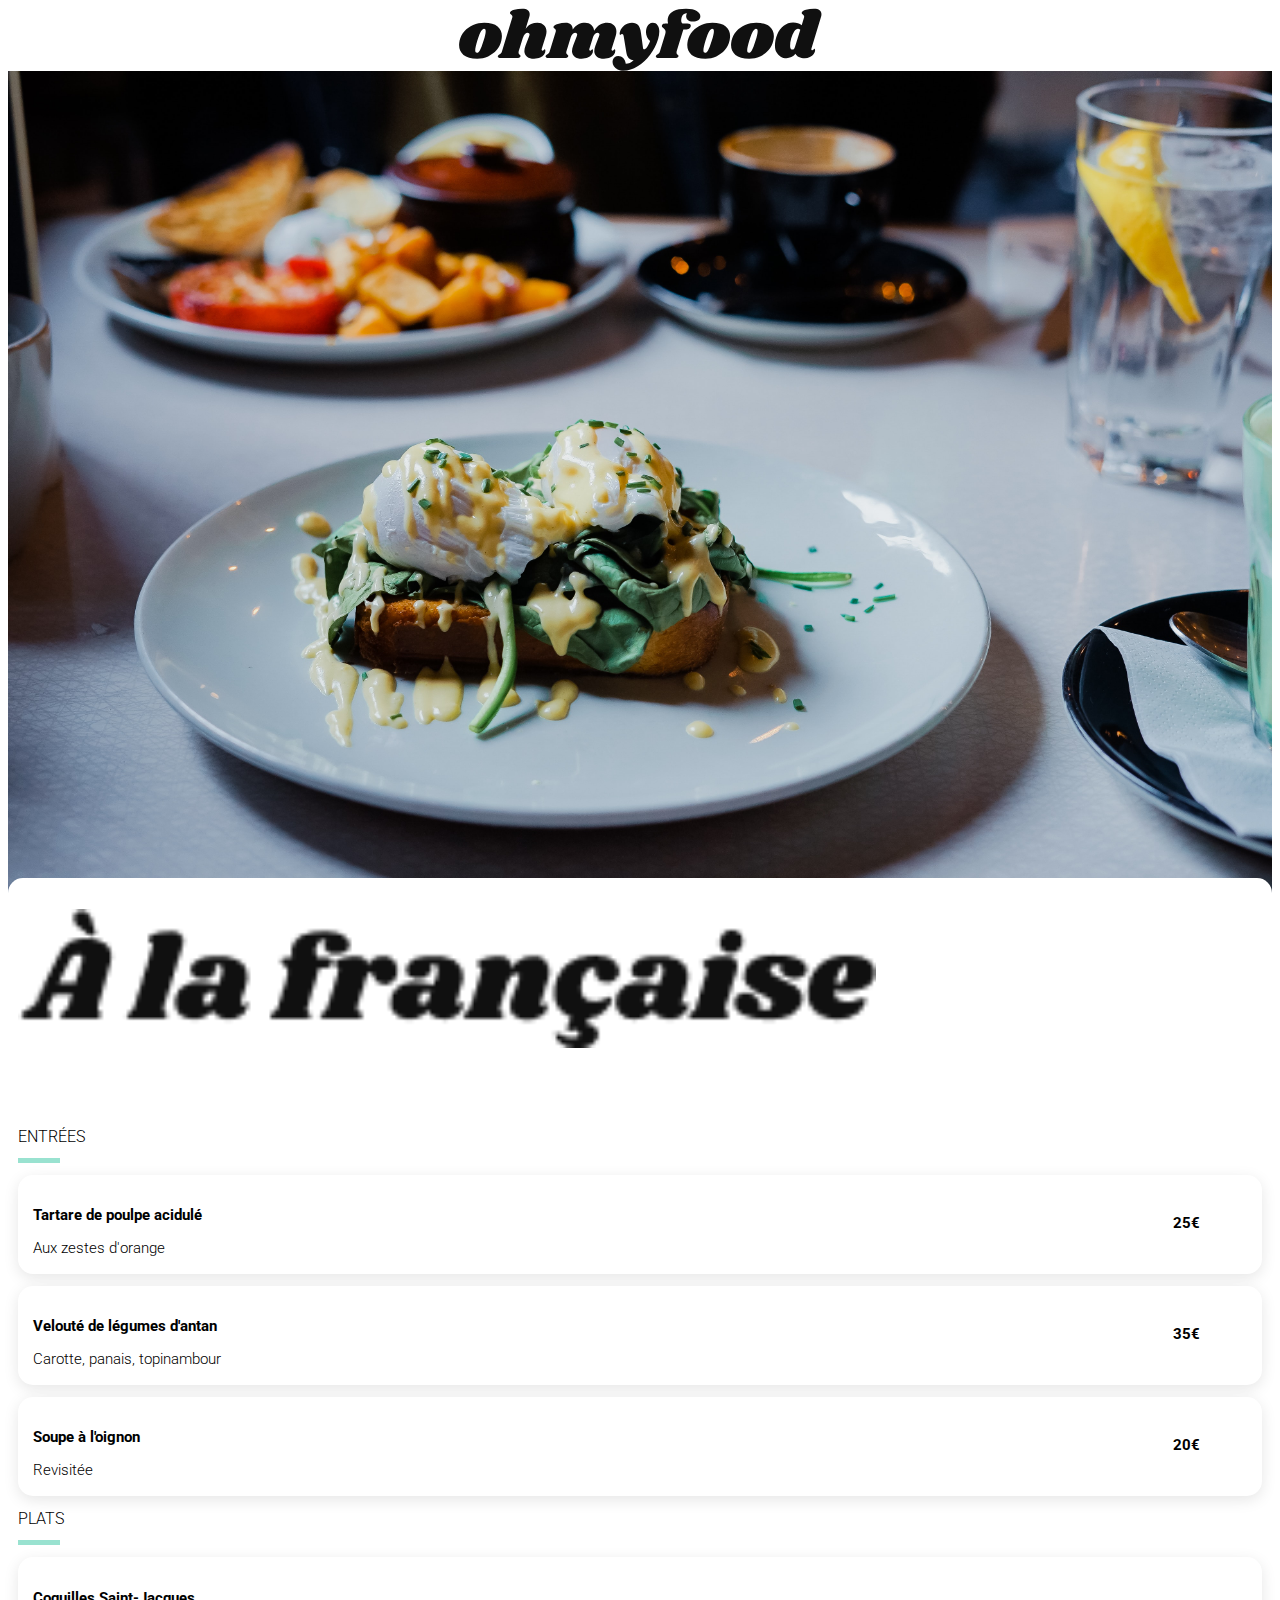
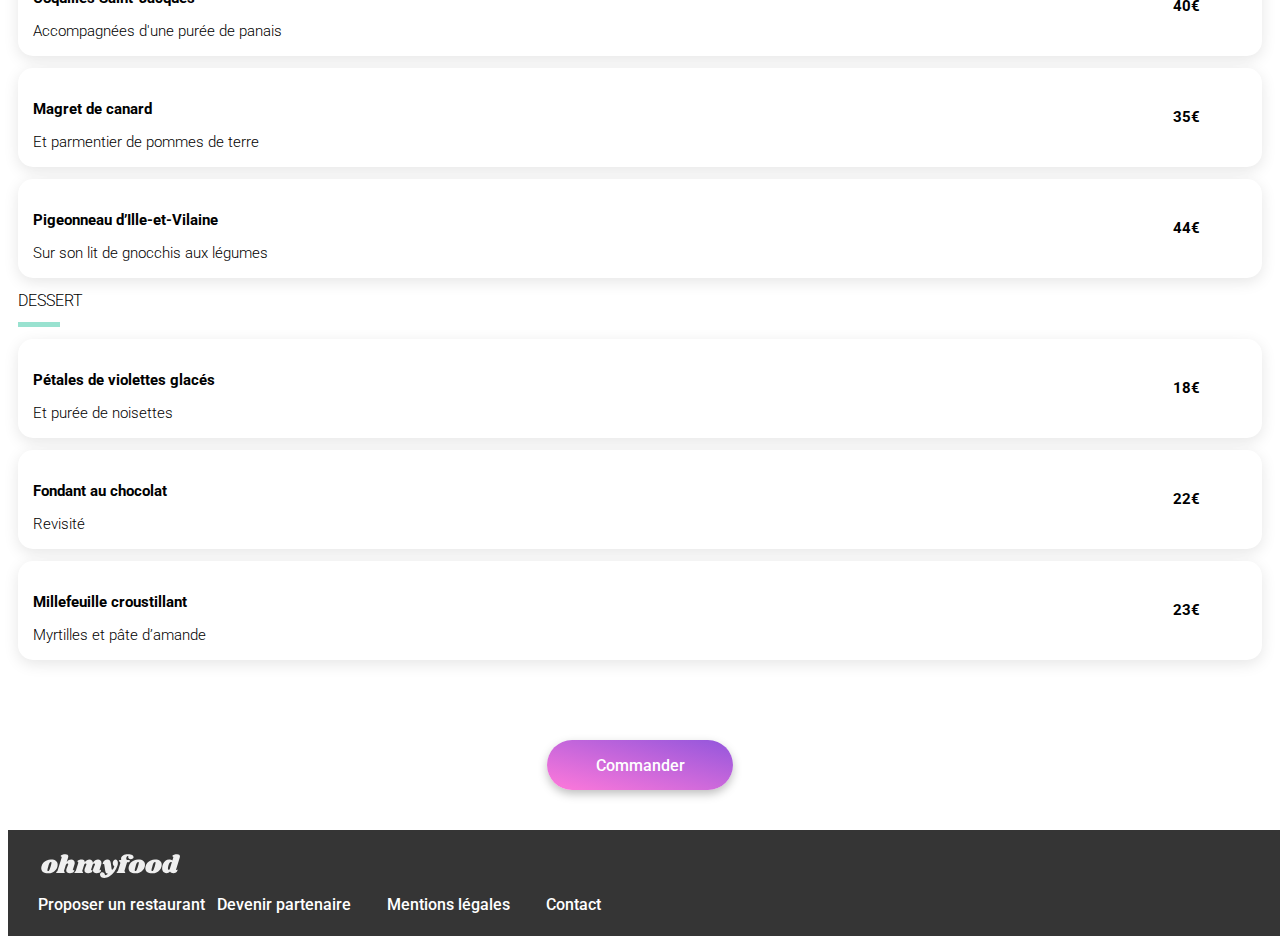
==== a-la-française.html @ b107423b "COEUR SUR TITRE MENU" ====
<!DOCTYPE html>
<html lang="en">
  <head>
    <meta charset="UTF-8" />
    <meta name="viewport" content="width=device-width, initial-scale=1.0" />
    <link
      href="https://fonts.googleapis.com/css2?family=Roboto:wght@300;400;500;700&display=swap"
      rel="stylesheet"
    />

    <link rel="stylesheet" href="SASS/style.css" />
    <link
      rel="stylesheet"
      href="https://cdnjs.cloudflare.com/ajax/libs/font-awesome/6.2.1/css/all.min.css"
      integrity="sha512-MV7K8+y+gLIBoVD59lQIYicR65iaqukzvf/nwasF0nqhPay5w/9lJmVM2hMDcnK1OnMGCdVK+iQrJ7lzPJQd1w=="
      crossorigin="anonymous"
      referrerpolicy="no-referrer"
    />
  </head>

  <img src="asset/ohmyfood@2x.svg" alt="Logo Oh My Food" class="logo" />
  <div>
    <img
      src="restaurant/toa-heftiba-DQKerTsQwi0-unsplash.jpg"
      alt="A-la-Française"
      class="image"
    />
  </div>

  <div class="container-background">
    <div class="container-menu">
      <section class="menu">
        <img
          src="restaurant/À la française.png"
          alt="A-la-Française"
          class="image-title"
        />
        <div>
          <i class="fa-regular fa-heart icon heart-icon"></i>
          <i class="fa-solid fa-heart heart-pink"></i>
        </div>
        <h2 class="menu__title">Entrées</h2>
        <div class="green-line"></div>
        <div class="menu__card">
          <div class="card-container">
            <h3 class="menu__name">Tartare de poulpe acidulé</h3>
            <div class="menu__subtitle">
              Aux zestes d'orange<span class="menu__currency">25€</span>
            </div>
          </div>

          <div class="anim-container">
            <div class="green-shape"></div>
            <div class="white-shape">
              <div class="inner-white-shape">
                <i class="fa-solid fa-check"></i>
              </div>
            </div>
          </div>
        </div>

        <div class="menu__card">
          <div class="card-container">
            <h3 class="menu__name">Velouté de légumes d'antan</h3>
            <div class="menu__subtitle">
              Carotte, panais, topinambour<span class="menu__currency"
                >35€</span
              >
            </div>
          </div>

          <div class="anim-container">
            <div class="green-shape"></div>
            <div class="white-shape">
              <div class="inner-white-shape">
                <i class="fa-solid fa-check"></i>
              </div>
            </div>
          </div>
        </div>
        <div class="menu__card">
          <div class="card-container">
            <h3 class="menu__name">Soupe à l'oignon</h3>
            <div class="menu__subtitle">
              Revisitée<span class="menu__currency">20€</span>
            </div>
          </div>

          <div class="anim-container">
            <div class="green-shape"></div>
            <div class="white-shape">
              <div class="inner-white-shape">
                <i class="fa-solid fa-check"></i>
              </div>
            </div>
          </div>
        </div>
      </section>

      <section class="menu">
        <h2 class="menu__title">Plats</h2>
        <div class="green-line"></div>
        <div class="menu__card">
          <div class="card-container">
            <h3 class="menu__name">Coquilles Saint-Jacques</h3>
            <div class="menu__subtitle">
              Accompagnées d'une purée de panais<span class="menu__currency"
                >40€</span
              >
            </div>
          </div>

          <div class="anim-container">
            <div class="green-shape"></div>
            <div class="white-shape">
              <div class="inner-white-shape">
                <i class="fa-solid fa-check"></i>
              </div>
            </div>
          </div>
        </div>

        <div class="menu__card">
          <div class="card-container">
            <h3 class="menu__name">Magret de canard</h3>
            <div class="menu__subtitle">
              Et parmentier de pommes de terre<span class="menu__currency"
                >35€</span
              >
            </div>
          </div>

          <div class="anim-container">
            <div class="green-shape"></div>
            <div class="white-shape">
              <div class="inner-white-shape">
                <i class="fa-solid fa-check"></i>
              </div>
            </div>
          </div>
        </div>
        <div class="menu__card">
          <div class="card-container">
            <h3 class="menu__name">Pigeonneau d’Ille-et-Vilaine</h3>
            <div class="menu__subtitle">
              Sur son lit de gnocchis aux légumes<span class="menu__currency"
                >44€</span
              >
            </div>
          </div>

          <div class="anim-container">
            <div class="green-shape"></div>
            <div class="white-shape">
              <div class="inner-white-shape">
                <i class="fa-solid fa-check"></i>
              </div>
            </div>
          </div>
        </div>
      </section>
      <section class="menu">
        <h2 class="menu__title">Dessert</h2>
        <div class="green-line"></div>
        <div class="menu__card">
          <div class="card-container">
            <h3 class="menu__name">Pétales de violettes glacés</h3>
            <div class="menu__subtitle">
              Et purée de noisettes<span class="menu__currency">18€</span>
            </div>
          </div>

          <div class="anim-container">
            <div class="green-shape"></div>
            <div class="white-shape">
              <div class="inner-white-shape">
                <i class="fa-solid fa-check"></i>
              </div>
            </div>
          </div>
        </div>

        <div class="menu__card">
          <div class="card-container">
            <h3 class="menu__name">Fondant au chocolat</h3>
            <div class="menu__subtitle">
              Revisité<span class="menu__currency">22€</span>
            </div>
          </div>

          <div class="anim-container">
            <div class="green-shape"></div>
            <div class="white-shape">
              <div class="inner-white-shape">
                <i class="fa-solid fa-check"></i>
              </div>
            </div>
          </div>
        </div>
        <div class="menu__card">
          <div class="card-container">
            <h3 class="menu__name">Millefeuille croustillant</h3>
            <div class="menu__subtitle">
              Myrtilles et pâte d’amande<span class="menu__currency">23€</span>
            </div>
          </div>

          <div class="anim-container">
            <div class="green-shape"></div>
            <div class="white-shape">
              <div class="inner-white-shape">
                <i class="fa-solid fa-check"></i>
              </div>
            </div>
          </div>
        </div>
      </section>
    </div>
  </div>

  <section class="button__position">
    <div class="button">Commander</div>
  </section>
  <footer class="footer">
    <div class="footer__logo">
      <img src="asset/ohmyfood@2x.svg" alt="Logo" class="footer__logo-img" />
    </div>
    <div class="footer__links">
      <span class="icon-link">
        <i class="fa-solid fa-utensils i-utensils"></i>
        <a href="#" class="footer__icon">Proposer un restaurant</a>
      </span>

      <span class="icon-link">
        <span class="icon-container">
          <i class="fa-solid fa-handshake-angle i-handshake"></i>
        </span>
        <a href="#" class="footer__icon">Devenir partenaire</a>
      </span>

      <a href="#" class="footer__link">Mentions légales</a>
      <a href="#" class="footer__link">Contact</a>
    </div>
  </footer>
</html>
---- SASS/style.css ----
@charset "UTF-8";
* {
  font-family: "Roboto", sans-serif;
}

:root {
  --grey: #353535;
  --white: #fff;
  --gris: #f6f6f6;
}

.loader-container {
  position: fixed;
  top: 0;
  left: 0;
  width: 100%;
  height: 100%;
  background-color: rgba(255, 255, 255, 0.8);
  display: flex;
  justify-content: center;
  align-items: center;
  animation: stop 3s linear;
  opacity: 0; /* Définissez l'opacité par défaut à 0 */
  transition: opacity 0.5s linear; /* Ajoutez une transition par défaut */
}

.loading {
  border: 6px solid #3498db;
  border-top: 6px solid transparent;
  border-radius: 50%;
  width: 50px;
  height: 50px;
  animation: spin 1s linear infinite;
}

@keyframes spin {
  0% {
    transform: rotate(0deg);
  }
  100% {
    transform: rotate(360deg);
  }
}
@keyframes stop {
  0% {
    opacity: 0;
    transform: scale(1); /* Taille d'origine et opacité à 0 */
  }
  50% {
    opacity: 1;
    transform: scale(1.1); /* Laissez l'opacité à 1 pendant la moitié de l'animation */
  }
  100% {
    opacity: 0;
    transform: scale(1); /* Revenir à la taille d'origine et opacité à 0 */
  }
}
.loader-container.stop {
  opacity: 1;
  transition: opacity 0.5s linear; /* Transition pour l'état "stop" */
}

.loader-container.stop {
  opacity: 1;
  transition: opacity 0.5s linear; /* Transition pour l'état "stop" */
}

.all {
  margin: 0;
}
@media (min-width: 1440px) {
  .all {
    align-items: flex-start;
    display: grid;
  }
}

.location {
  display: flex;
  background-color: #eaeaea;
  justify-content: center;
  align-items: center;
  gap: 17px;
}
.location__text {
  display: flex;
  align-items: center;
  justify-content: center;
  font-family: "Roboto", sans-serif;
  margin-bottom: 15px;
  border-top: 2px solid #eaeaea;
  font-size: 16px;
}

.logo {
  display: flex;
  width: 100%;
  height: 63px;
  gap: 10px;
}

.hero {
  background-color: #f6f6f6;
  justify-content: center;
  display: grid;
}
.hero__title {
  font-size: 24px;
  text-align: center;
  font-weight: 700;
}
@media (min-width: 1440px) {
  .hero__title {
    text-align: center;
  }
}
.hero__subtitle {
  text-align: center;
  font-weight: 300;
  font-size: 18px;
}
@media (min-width: 1440px) {
  .hero__subtitle {
    text-align: center;
  }
}
.hero__button {
  width: 200px;
  height: 58px;
  border-radius: 25px;
  box-shadow: 0px 4px 10px rgba(0, 0, 0, 0.25);
  background: linear-gradient(194deg, #9356dc 0%, #ff79da 100%);
  color: white;
  margin: 0 auto;
  /* Ajoutez la classe .button pour appliquer l'animation */
  position: relative; /* Ajouter une position relative pour créer un pseudo-élément */
  margin-bottom: 40px;
}
.hero__button::before {
  /* Utiliser un pseudo-élément pour l'effet de brillance */
  content: "";
  position: absolute;
  top: 0;
  left: 0;
  width: 100%;
  height: 100%;
  background: rgba(255, 255, 255, 0); /* Commencez avec une couleur transparente */
  border-radius: inherit;
  transition: background 0.3s, box-shadow 0.3s; /* Ajoutez une transition pour un effet de transition doux */
}
.hero__button__position {
  display: flex;
  justify-content: center;
}
.hero__button:hover::before {
  /* Appliquer l'effet de brillance au survol */
  background: rgba(255, 255, 255, 0.3); /* Léger effet de blanc brillant */
  box-shadow: 0px 4px 20px rgba(0, 0, 0, 0.5); /* Changement d'ombre pour l'effet de brillance */
}

.fa-location-dot {
  display: grid;
  justify-items: flex-start;
}

.container__cur {
  margin-top: 50px;
  text-align: center;
  padding-left: 32px;
  padding-right: 20px;
}
@media (min-width: 1440px) {
  .container__cur {
    align-items: flex-start;
    justify-content: center;
    margin-top: 50px;
    text-align: center;
    padding: 50px 180px;
    gap: 25px;
    display: flex;
  }
}

.cur {
  width: 100%;
  height: 72px;
  background: #f6f6f6;
  box-shadow: 0px 4px 15px rgba(0, 0, 0, 0.15);
  border-radius: 20px;
  margin-bottom: 24px;
  font-weight: 500;
  position: relative;
}
.cur__title {
  font-family: "Roboto", sans-serif;
  font-weight: 700;
  margin-top: -25px;
  padding-left: 15px;
}
.cur__restaurant {
  font-family: "Roboto", sans-serif;
  font-weight: 700;
  padding-left: 32px;
}
.cur::before {
  content: "1";
  color: #fff;
  background-color: #9356dc;
  border-radius: 50%;
  width: 24px;
  height: 24px;
  position: absolute;
  top: 10%;
  left: -12px;
  top: calc(50% - 12px);
}
.cur.second::before {
  content: "2";
  color: #fff;
  background-color: #9356dc;
  border-radius: 50%;
  width: 24px;
  height: 24px;
  position: absolute;
  left: -12px;
  top: calc(50% - 12px);
}
.cur.third::before {
  content: "3";
  color: #fff;
  background-color: #9356dc;
  border-radius: 50%;
  width: 24px;
  height: 24px;
  position: absolute;
  left: -12px;
  top: calc(50% - 12px);
}

.i-restaurant {
  padding-right: 27px;
  color: #9356dc;
}

.i-restaurants {
  padding-right: 27px;
}

@media (min-width: 1440px) {
  .Restaurants {
    color: #000;
    font-size: 24px;
    font-style: normal;
    font-weight: 700;
    padding-left: 180px;
    padding-bottom: 30px;
    position: absolute;
    top: 89%;
    left: 10px;
  }
}

.menus {
  align-items: flex-start;
  display: flex;
  gap: 28px;
  flex-direction: column;
  background-color: #f6f6f6;
  /* Styles pour le cœur rose */
  /* Effet de survol */
}
@media (min-width: 1440px) {
  .menus {
    display: grid;
    padding: 0px 180px;
    flex-direction: column;
    align-items: flex-start;
    gap: 28px;
    align-self: stretch;
    grid-template-columns: repeat(2, 1fr);
    background-color: #f6f6f6;
    padding-top: 58px;
  }
}
.menus__container {
  display: grid;
  gap: 18px;
  grid-template-columns: 1fr;
  background-color: #f6f6f6;
}
.menus__card {
  width: 100%;
  height: auto;
  background-color: white;
  box-shadow: 0px 4px 15px rgba(0, 0, 0, 0.1);
  border-radius: 15px;
  position: relative;
}
@media (min-width: 1440px) {
  .menus__card {
    width: 490px;
    height: 90%;
  }
}
.menus__img {
  width: 100%;
  height: 231px;
  align-self: stretch;
}
@media (min-width: 1440px) {
  .menus__img {
    width: 100%;
    height: 231px;
    align-self: stretch;
  }
}
.menus__title {
  padding-left: 13px;
  font-family: "Roboto", sans-serif;
}
.menus__subtitles {
  font-weight: 300;
  font-family: "Roboto", sans-serif;
  padding-left: 13px;
}
.menus__icon {
  position: absolute;
  top: 85%;
  right: 50px;
  transform: translateY(-50%);
  font-size: 24px; /* Ajustez la taille du cœur selon vos besoins */
  transition: color 0.1s ease-in-out; /* Ajoutez une transition pour l'effet de couleur */
}
.menus .heart-pink {
  color: transparent; /* Le cœur rose est initialement transparent */
  transition: color 0.1s ease-in-out; /* Ajoutez une transition pour l'effet de couleur */
}
.menus .menus__icon:hover + .heart-pink {
  color: #ffb6c1; /* Couleur rose au survol du cœur de base */
  top: 81%;
  right: 50px;
  font-size: 24px;
  position: absolute;
}

.new_badge {
  position: absolute;
  top: 0;
  right: 0;
  background-color: var(--Green-Font, #99e2d0); /* Couleur de fond de l'encadrement */
  color: #008766; /* Couleur du texte */
  padding: 5px; /* Espace à l'intérieur de l'encadrement */
  font-size: 14px;
  font-weight: 500;
  margin-right: 15px;
  margin-top: 15px;
}

.footers {
  display: flex;
  width: auto;
  height: 100%;
  padding: 30px 25px;
  justify-content: flex-end;
  gap: 16px;
  flex-direction: column;
  background-color: var(--grey);
  margin-top: 66px;
}
@media (min-width: 1440px) {
  .footers {
    display: flex;
    padding: 30px;
    flex-direction: row-reverse;
    justify-content: flex-start;
    gap: 16px;
    background-color: var(--grey);
    margin-top: -22px;
    padding-left: 22px;
    width: 100%;
  }
}
.footers__logo {
  display: flex;
  width: 139px;
  height: 27px;
  padding-right: 0px;
  justify-content: center;
  align-items: center;
}
@media (min-width: 1440px) {
  .footers__logo {
    margin-left: 16px;
  }
}
.footers__logo-img {
  max-width: 100%;
  height: auto;
}
.footers__link {
  display: flex;
  flex-direction: column;
  align-items: flex-start;
  gap: 7px;
}
@media (min-width: 1440px) {
  .footers__link {
    padding-right: 20px;
  }
}
.footers__icon {
  color: var(--white);
  font-family: Roboto;
  font-size: 16px;
  font-style: normal;
  font-weight: 500;
  line-height: normal;
  text-decoration: none;
  padding-left: 11px;
}
@media (min-width: 1440px) {
  .footers__icon {
    padding-right: 20px;
  }
}
.footers__links {
  color: var(--white);
  font-family: Roboto;
  font-size: 16px;
  font-style: normal;
  font-weight: 500;
  line-height: normal;
  text-decoration: none;
}
@media (min-width: 1440px) {
  .footers__links {
    padding-right: 20px;
  }
}
.footers__logo-img {
  filter: invert(100%);
}
.footers .i-utensils {
  color: #ffffff;
  width: 11px;
  height: 13px;
}
.footers .i-handshake {
  color: #ffffff;
  width: 11px;
  height: 13px;
}

* {
  font-family: "Roboto", sans-serif;
}

.logo {
  display: flex;
  width: 100%;
  height: 63px;
  gap: 10px;
}

.button {
  width: 186px;
  height: 50px;
  border-radius: 25px;
  box-shadow: 0px 4px 10px rgba(0, 0, 0, 0.25);
  background: linear-gradient(194deg, #9356DC 0%, #FF79DA 100%);
  color: white;
  margin-top: 40px;
  text-align: center;
  font-weight: 500;
  display: grid;
  align-content: center;
  position: relative;
  margin-bottom: 40px;
}
.button::before {
  content: "";
  position: absolute;
  top: 0;
  left: 0;
  width: 100%;
  height: 100%;
  background: rgba(255, 255, 255, 0);
  border-radius: inherit;
  transition: background 0.3s, box-shadow 0.3s;
}
.button__position {
  display: flex;
  justify-content: center;
}
.button:hover::before {
  background: rgba(255, 255, 255, 0.3);
  box-shadow: 0px 4px 20px rgba(0, 0, 0, 0.5);
}

.image {
  width: 100%;
  height: auto;
}

.image-title {
  margin-top: 31px;
  margin-bottom: 42px;
  width: 69%;
  height: auto;
}
@media (min-width: 1440px) {
  .image-title {
    padding-left: 35%;
    margin-top: 51px;
    height: auto;
    width: auto;
  }
}

.icon {
  position: absolute;
  top: 5%;
  right: 30%;
  transform: translateY(-50%);
  font-size: 24px; /* Ajustez la taille du cœur selon vos besoins */
  transition: color 0.1s ease-in-out; /* Ajoutez une transition pour l'effet de couleur */
}

/* Styles pour le cœur rose */
.heart-pink {
  color: transparent; /* Le cœur rose est initialement transparent */
  transition: color 0.1s ease-in-out; /* Ajoutez une transition pour l'effet de couleur */
}

/* Effet de survol */
.icon:hover + .heart-pink {
  color: #ffb6c1; /* Couleur rose au survol du cœur de base */
  top: 4%;
  right: 30%;
  font-size: 24px;
  position: absolute;
}

.container-background {
  width: 100%;
  height: auto;
  background-color: white;
  border-radius: 15px;
  position: relative; /* Ajoutez le positionnement relatif */
  top: -40px; /* Ajustez la valeur en conséquence pour obtenir l'effet souhaité */
}
@media (min-width: 1440px) {
  .container-background {
    width: 80%;
    height: auto;
    background-color: white;
    box-shadow: 0px 4px 15px rgba(0, 0, 0, 0.1);
    border-radius: 15px;
    position: relative; /* Ajoutez le positionnement relatif */
    top: -40px; /* Ajustez la valeur en conséquence pour obtenir l'effet souhaité */
    margin-left: auto;
    margin-right: auto;
  }
}

.container-menu {
  padding-left: 10px;
  padding-right: 10px;
}
@media (min-width: 1440px) {
  .container-menu {
    display: inherit;
    padding: 15px;
    width: 44%;
    margin-left: 25%;
  }
}

/* Votre SCSS existant */
.menu {
  display: flex;
  flex-direction: column;
  align-items: flex-start;
  gap: 12px;
}
.menu__title {
  font-family: Roboto;
  font-size: 16px;
  font-weight: 300;
  text-transform: uppercase;
  margin-right: 87%;
  margin-bottom: 0;
}
@media (min-width: 1440px) {
  .menu__title {
    margin-top: 40px;
  }
}
.menu__card {
  align-self: stretch;
  background: white;
  box-shadow: 0px 4px 15px 0px rgba(0, 0, 0, 0.1);
  align-items: center;
  display: grid;
  padding: 15px;
  border-radius: 15px;
  width: auto;
  height: 69px;
  position: relative;
  cursor: pointer;
}
@media (min-width: 1440px) {
  .menu__card {
    width: 100%;
    font-size: 20px;
  }
}
.menu__name {
  font-size: 15px;
}
.menu__subtitle {
  font-size: 15px;
  font-weight: 300;
}
.menu__currency {
  font-size: 15px;
  font-weight: 700;
  display: flex;
  justify-content: end;
  position: absolute;
  top: 40%;
  right: 5%;
}

/* Styles pour les points de suspension lorsque l'animation apparaît à droite */
.your-animation.right .your-price {
  font-size: 15px; /* Gardez la même taille de police que le prix */
  font-weight: 700; /* Gardez la même épaisseur de police que le prix */
  color: transparent; /* Masquez le texte du prix en le rendant transparent */
  background-color: transparent; /* Masquez le fond en le rendant transparent */
  position: absolute;
  top: 40%;
  right: 5%;
  display: flex;
  justify-content: flex-end;
}

/* Styles pour les points de suspension */
.your-animation.right .your-price::before {
  content: "..."; /* Affichez les points de suspension */
  color: #000; /* Couleur des points de suspension, à ajuster selon vos besoins */
  background-color: transparent; /* Fond transparent */
}

.green-line {
  width: 40px;
  height: 3px;
  background-color: #99E2D0;
  border: 1px solid #99E2D0;
}

.anim-container {
  width: 59px;
  height: 69px;
  left: 85%;
  top: 10px;
  display: none;
  position: absolute;
}
@media (min-width: 1440px) {
  .anim-container {
    position: absolute;
    width: 60px;
    height: 69px;
    left: 96%;
    top: 10px;
    display: none; /* Cacher le .svg-container par défaut */
  }
}

.menu__card:hover .anim-container {
  display: block; /* Afficher le .svg-container au survol de .entree__card */
}

.green-shape {
  width: 100%;
  height: 100%;
  background-color: #99E2D0;
  position: absolute;
  top: 0;
  left: 0;
  border-top-right-radius: 15px;
  border-bottom-right-radius: 15px;
}

.white-shape {
  width: 70%;
  height: 70%;
  background-color: white;
  position: absolute;
  top: 50%;
  left: 50%;
  transform: translate(-50%, -50%);
  border-radius: 50%;
}

.inner-white-shape {
  width: 50%;
  height: 50%;
  background-color: white;
  position: absolute;
  top: 50%;
  left: 50%;
  transform: translate(-50%, -50%);
  border-radius: 50%;
}

i.fa-solid.fa-check {
  text-align: center;
  line-height: 69px;
  color: #99E2D0;
  font-size: 24px;
  position: absolute;
  top: -20px;
}

.green-line {
  width: 40px;
  height: 3px;
  background-color: #99E2D0;
  border: 1px solid #99E2D0;
}

.footer {
  display: flex;
  width: 100%;
  padding: 22px 25px;
  align-items: flex-start;
  gap: 16px;
  flex-direction: column;
  background-color: var(--grey);
}
@media (min-width: 1440px) {
  .footer {
    display: flex;
    width: 100%;
    height: auto;
    padding: 30px 25px;
    gap: 16px;
    align-items: flex-end;
    flex-direction: row-reverse;
    justify-content: end;
  }
}
.footer__logo {
  display: flex;
  width: 139px;
  height: 27px;
  justify-content: center;
  align-items: center;
}
.footer__logo-img {
  max-width: 100%;
  height: auto;
  filter: invert(100%);
  margin-left: 16px;
}
.footer__links {
  display: flex;
  align-items: flex-start;
  gap: 7px;
}
@media (min-width: 1440px) {
  .footer__links {
    display: flex;
    flex-direction: revert;
    align-items: flex-end;
    gap: 7px;
  }
}
.footer__icon {
  color: var(--white);
  font-family: Roboto;
  font-size: 16px;
  font-weight: 500;
  line-height: normal;
  text-decoration: none;
  padding-left: 5px;
}
.footer__link {
  color: var(--white);
  font-family: Roboto;
  font-size: 16px;
  font-weight: 500;
  line-height: normal;
  text-decoration: none;
  padding-left: 29px;
}

.i-utensils {
  color: #FFFFFF;
  width: 11px;
  height: 13px;
}

.i-handshake {
  color: #FFFFFF;
  width: 11px;
  height: 13px;
}/*# sourceMappingURL=style.css.map */
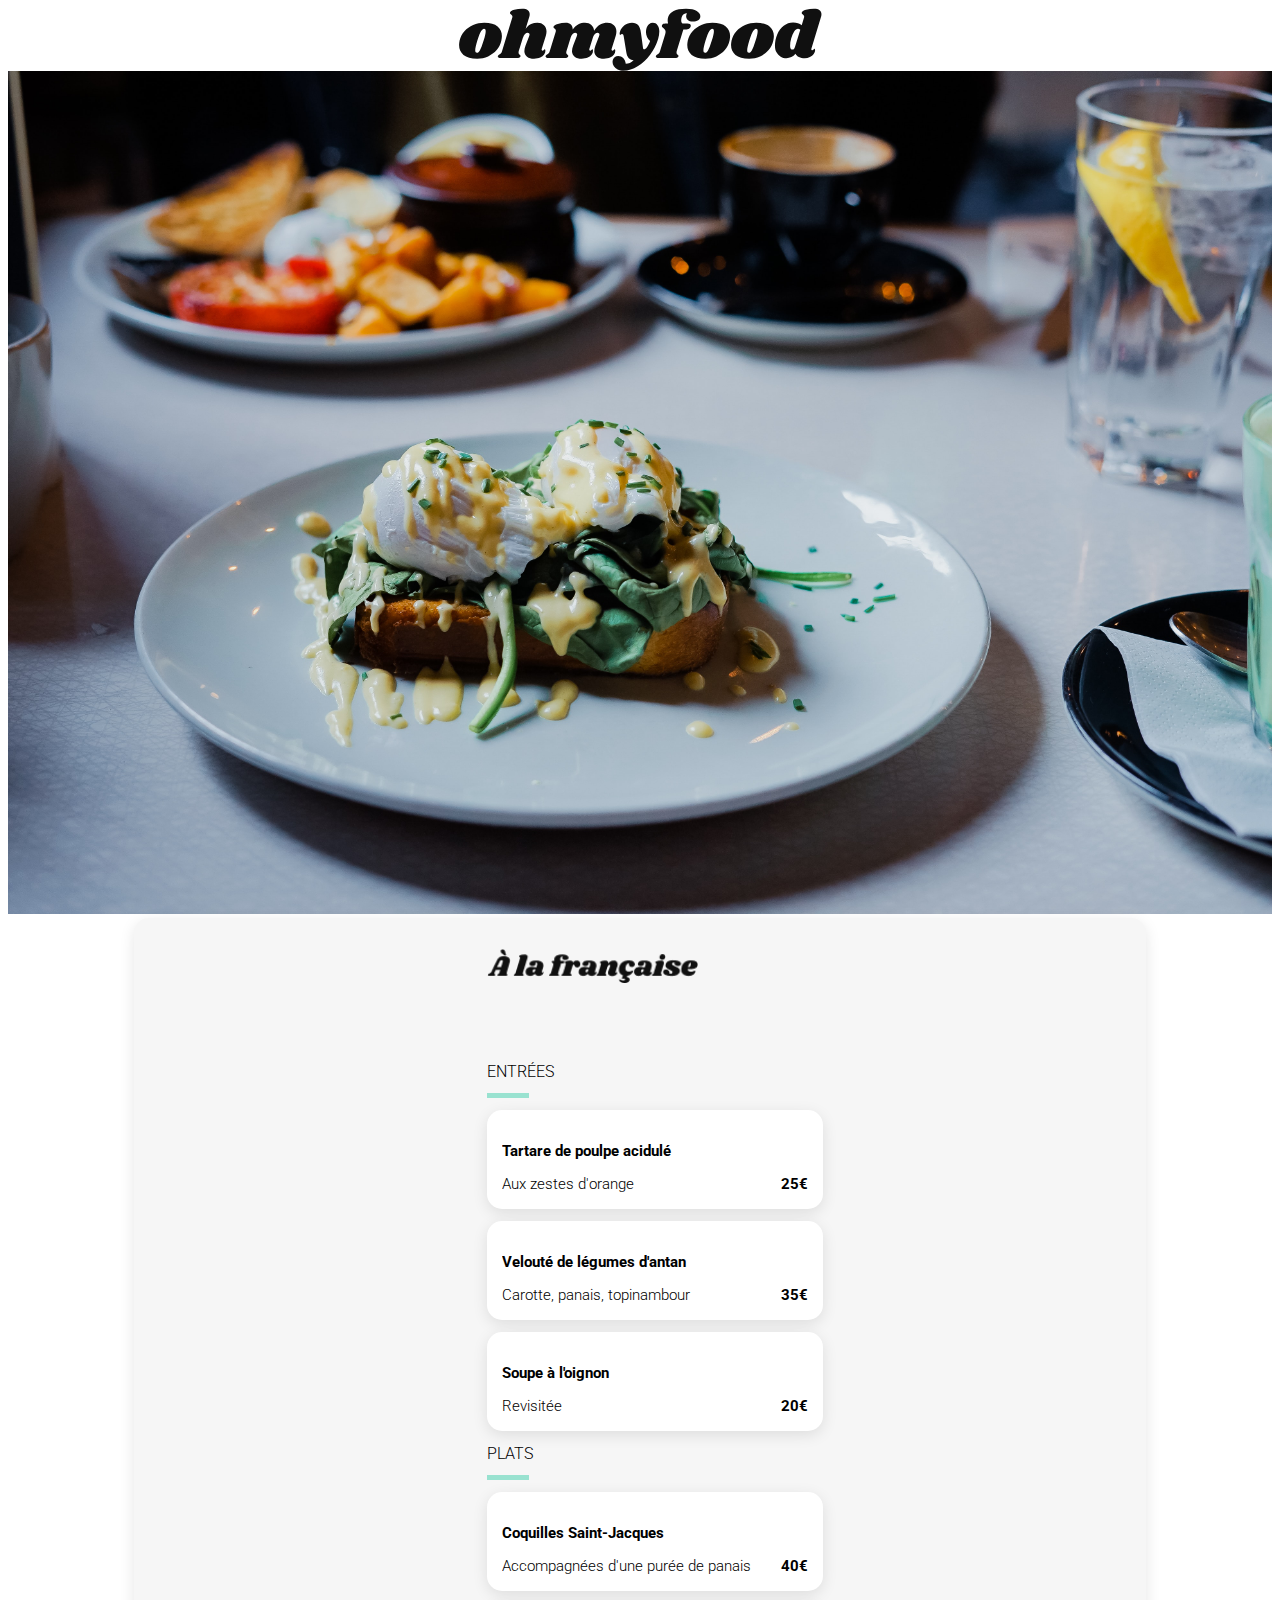
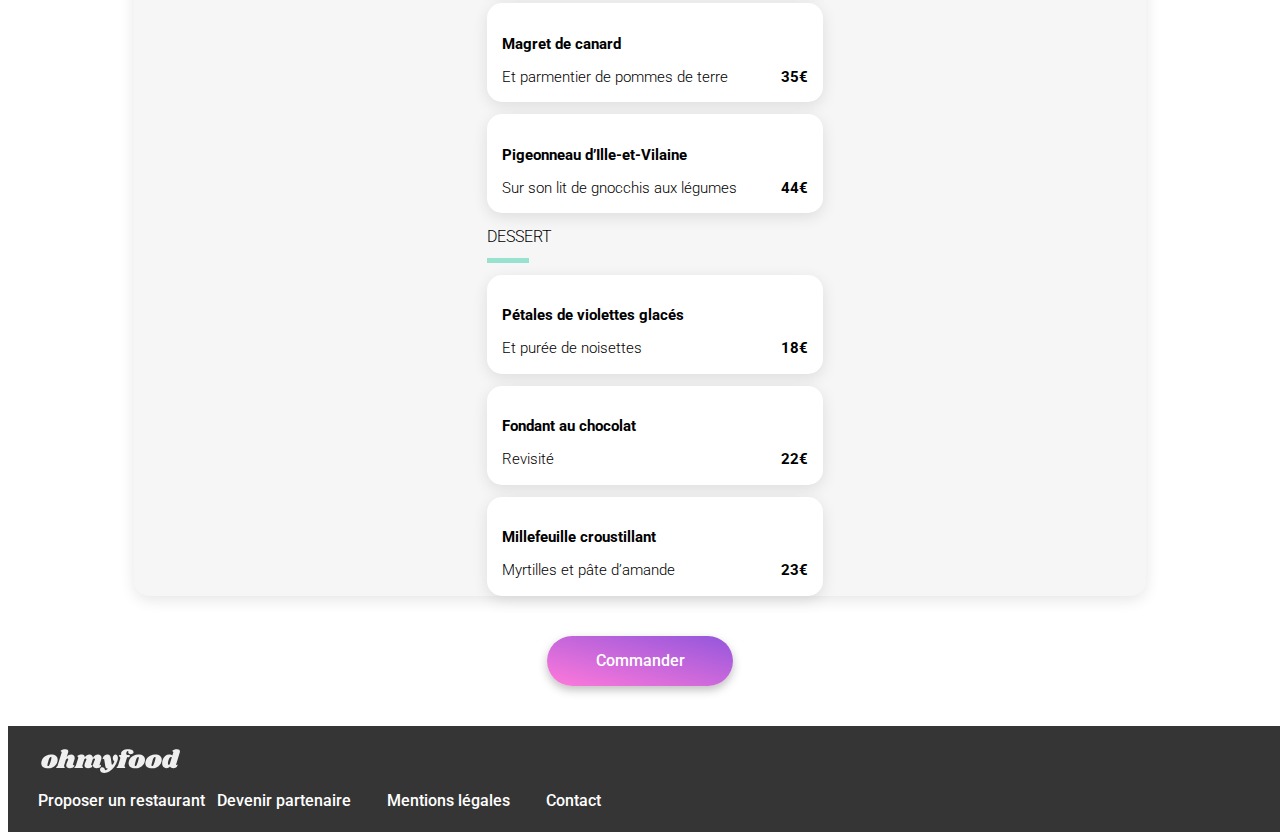
==== commit 49751a58: "animation + prix modif" ====
--- a/a-la-française.html
+++ b/a-la-française.html
@@ -43,26 +43,30 @@
         <div class="green-line"></div>
         <div class="menu__card">
           <div class="card-container">
-            <h3 class="menu__name">Tartare de poulpe acidulé</h3>
-            <div class="menu__subtitle">
-              Aux zestes d'orange<span class="menu__currency">25€</span>
-            </div>
-          </div>
-
-          <div class="anim-container">
-            <div class="green-shape"></div>
-            <div class="white-shape">
-              <div class="inner-white-shape">
-                <i class="fa-solid fa-check"></i>
-              </div>
-            </div>
-          </div>
-        </div>
-
-        <div class="menu__card">
-          <div class="card-container">
-            <h3 class="menu__name">Velouté de légumes d'antan</h3>
-            <div class="menu__subtitle">
+            <h3 class="menu__name truncate-text">Tartare de poulpe acidulé</h3>
+            <div class="menu__subtitle" class="truncate-text">
+              Aux zestes d'orange
+              <div class="price-container"></div>
+              <span class="menu__currency">25€</span>
+            </div>
+          </div>
+
+          <div class="anim-container">
+            <div class="green-shape"></div>
+            <div class="white-shape">
+              <div class="inner-white-shape">
+                <i class="fa-solid fa-check"></i>
+              </div>
+            </div>
+          </div>
+        </div>
+
+        <div class="menu__card">
+          <div class="card-container">
+            <h3 class="menu__name" class="truncate-text">
+              Velouté de légumes d'antan
+            </h3>
+            <div class="menu__subtitle" class="truncate-text">
               Carotte, panais, topinambour<span class="menu__currency"
                 >35€</span
               >
@@ -80,8 +84,8 @@
         </div>
         <div class="menu__card">
           <div class="card-container">
-            <h3 class="menu__name">Soupe à l'oignon</h3>
-            <div class="menu__subtitle">
+            <h3 class="menu__name" class="truncate-text">Soupe à l'oignon</h3>
+            <div class="menu__subtitle" class="truncate-text">
               Revisitée<span class="menu__currency">20€</span>
             </div>
           </div>
@@ -122,8 +126,8 @@
 
         <div class="menu__card">
           <div class="card-container">
-            <h3 class="menu__name">Magret de canard</h3>
-            <div class="menu__subtitle">
+            <h3 class="menu__name" class="truncate-text">Magret de canard</h3>
+            <div class="menu__subtitle" class="truncate-text">
               Et parmentier de pommes de terre<span class="menu__currency"
                 >35€</span
               >
@@ -141,8 +145,10 @@
         </div>
         <div class="menu__card">
           <div class="card-container">
-            <h3 class="menu__name">Pigeonneau d’Ille-et-Vilaine</h3>
-            <div class="menu__subtitle">
+            <h3 class="menu__name" class="truncate-text">
+              Pigeonneau d’Ille-et-Vilaine
+            </h3>
+            <div class="menu__subtitle" class="truncate-text">
               Sur son lit de gnocchis aux légumes<span class="menu__currency"
                 >44€</span
               >
@@ -164,8 +170,10 @@
         <div class="green-line"></div>
         <div class="menu__card">
           <div class="card-container">
-            <h3 class="menu__name">Pétales de violettes glacés</h3>
-            <div class="menu__subtitle">
+            <h3 class="menu__name" class="truncate-text">
+              Pétales de violettes glacés
+            </h3>
+            <div class="menu__subtitle" class="truncate-text">
               Et purée de noisettes<span class="menu__currency">18€</span>
             </div>
           </div>
@@ -182,8 +190,10 @@
 
         <div class="menu__card">
           <div class="card-container">
-            <h3 class="menu__name">Fondant au chocolat</h3>
-            <div class="menu__subtitle">
+            <h3 class="menu__name" class="truncate-text">
+              Fondant au chocolat
+            </h3>
+            <div class="menu__subtitle" class="truncate-text">
               Revisité<span class="menu__currency">22€</span>
             </div>
           </div>
@@ -199,8 +209,10 @@
         </div>
         <div class="menu__card">
           <div class="card-container">
-            <h3 class="menu__name">Millefeuille croustillant</h3>
-            <div class="menu__subtitle">
+            <h3 class="menu__name" class="truncate-text">
+              Millefeuille croustillant
+            </h3>
+            <div class="menu__subtitle" class="truncate-text">
               Myrtilles et pâte d’amande<span class="menu__currency">23€</span>
             </div>
           </div>
--- a/SASS/style.css
+++ b/SASS/style.css
@@ -23,8 +23,7 @@
   opacity: 0; /* Définissez l'opacité par défaut à 0 */
   transition: opacity 0.5s linear; /* Ajoutez une transition par défaut */
 }
-
-.loading {
+.loader-container__loading {
   border: 6px solid #3498db;
   border-top: 6px solid transparent;
   border-radius: 50%;
@@ -191,6 +190,18 @@
   font-weight: 500;
   position: relative;
 }
+@media (min-width: 1024px) {
+  .cur {
+    width: 60%;
+    height: 80px;
+    background: #F6F6F6;
+    box-shadow: 0px 4px 15px rgba(0, 0, 0, 0.15);
+    border-radius: 20px;
+    margin-bottom: 24px;
+    font-weight: 500;
+    position: relative;
+  }
+}
 .cur__title {
   font-family: "Roboto", sans-serif;
   font-weight: 700;
@@ -255,19 +266,28 @@
     padding-left: 180px;
     padding-bottom: 30px;
     position: absolute;
-    top: 89%;
+    top: 110%;
     left: 10px;
   }
 }
 
 .menus {
-  align-items: flex-start;
-  display: flex;
+  display: grid;
   gap: 28px;
   flex-direction: column;
   background-color: #f6f6f6;
   /* Styles pour le cœur rose */
   /* Effet de survol */
+}
+@media (min-width: 1024px) {
+  .menus {
+    align-items: center;
+    display: flex;
+    gap: 28px;
+    flex-direction: column;
+    background-color: #F6F6F6;
+    padding: 0 180px;
+  }
 }
 @media (min-width: 1440px) {
   .menus {
@@ -518,12 +538,32 @@
 }
 
 .icon {
-  position: absolute;
-  top: 5%;
-  right: 30%;
-  transform: translateY(-50%);
-  font-size: 24px; /* Ajustez la taille du cœur selon vos besoins */
-  transition: color 0.1s ease-in-out; /* Ajoutez une transition pour l'effet de couleur */
+  top: 40px;
+  right: 30px;
+  position: absolute;
+  transform: translateY(-60%);
+  font-size: 20px;
+  transition: color 0.1s ease-in-out;
+}
+@media (min-width: 1440px) {
+  .icon {
+    position: absolute;
+    top: 79px;
+    right: 30%;
+    transform: translateY(-60%);
+    font-size: 23px; /* Ajustez la taille du cœur selon vos besoins */
+    transition: color 0.1s ease-in-out; /* Ajoutez une transition pour l'effet de couleur */
+  }
+}
+@media (min-width: 1024px) {
+  .icon {
+    top: 40px;
+    right: 35%;
+    position: absolute;
+    transform: translateY(-60%);
+    font-size: 20px;
+    transition: color 0.1s ease-in-out;
+  }
 }
 
 /* Styles pour le cœur rose */
@@ -534,26 +574,64 @@
 
 /* Effet de survol */
 .icon:hover + .heart-pink {
-  color: #ffb6c1; /* Couleur rose au survol du cœur de base */
-  top: 4%;
-  right: 30%;
-  font-size: 24px;
-  position: absolute;
+  top: 40px;
+  right: 30PX;
+  font-size: 20px;
+  position: absolute;
+  color: #ffb6c1;
+}
+@media (min-width: 1440px) {
+  .icon:hover + .heart-pink {
+    color: #ffb6c1; /* Couleur rose au survol du cœur de base */
+    top: 4%;
+    right: 30%;
+    font-size: 24px;
+    position: absolute;
+  }
+}
+
+.icon:hover {
+  color: transparent; /* Le cœur de base devient transparent au survol */
+  font-size: 15px;
+  top: 24px;
+  right: 30px;
+  position: absolute;
+}
+@media (min-width: 1440px) {
+  .icon:hover {
+    top: 4%;
+    right: 30%;
+    font-size: 24px;
+    position: absolute;
+  }
 }
 
 .container-background {
   width: 100%;
   height: auto;
-  background-color: white;
+  box-shadow: 0px 4px 15px rgba(0, 0, 0, 0.1);
+  background-color: #F6F6F6;
   border-radius: 15px;
   position: relative; /* Ajoutez le positionnement relatif */
   top: -40px; /* Ajustez la valeur en conséquence pour obtenir l'effet souhaité */
 }
+@media (min-width: 1024px) {
+  .container-background {
+    width: 80%;
+    background-color: #F6F6F6;
+    border-radius: 15px;
+    box-shadow: 0px 4px 15px rgba(0, 0, 0, 0.1);
+    position: relative;
+    top: -40%;
+    margin-left: auto;
+    margin-right: auto;
+  }
+}
 @media (min-width: 1440px) {
   .container-background {
     width: 80%;
     height: auto;
-    background-color: white;
+    background-color: #F6F6F6;
     box-shadow: 0px 4px 15px rgba(0, 0, 0, 0.1);
     border-radius: 15px;
     position: relative; /* Ajoutez le positionnement relatif */
@@ -566,6 +644,8 @@
 .container-menu {
   padding-left: 10px;
   padding-right: 10px;
+  display: grid;
+  justify-content: center;
 }
 @media (min-width: 1440px) {
   .container-menu {
@@ -615,71 +695,63 @@
     font-size: 20px;
   }
 }
+@media (min-width: 1024px) {
+  .menu__card {
+    width: 100%;
+    height: 69px;
+  }
+}
 .menu__name {
   font-size: 15px;
+  text-overflow: ellipsis;
+  overflow: hidden;
 }
 .menu__subtitle {
   font-size: 15px;
   font-weight: 300;
+  display: flex;
+  align-items: center;
+  justify-content: space-between;
+  text-overflow: ellipsis;
+  overflow: hidden;
 }
 .menu__currency {
   font-size: 15px;
   font-weight: 700;
-  display: flex;
-  justify-content: end;
-  position: absolute;
-  top: 40%;
-  right: 5%;
-}
-
-/* Styles pour les points de suspension lorsque l'animation apparaît à droite */
-.your-animation.right .your-price {
-  font-size: 15px; /* Gardez la même taille de police que le prix */
-  font-weight: 700; /* Gardez la même épaisseur de police que le prix */
-  color: transparent; /* Masquez le texte du prix en le rendant transparent */
-  background-color: transparent; /* Masquez le fond en le rendant transparent */
-  position: absolute;
-  top: 40%;
-  right: 5%;
-  display: flex;
-  justify-content: flex-end;
-}
-
-/* Styles pour les points de suspension */
-.your-animation.right .your-price::before {
-  content: "..."; /* Affichez les points de suspension */
-  color: #000; /* Couleur des points de suspension, à ajuster selon vos besoins */
-  background-color: transparent; /* Fond transparent */
-}
-
-.green-line {
-  width: 40px;
-  height: 3px;
-  background-color: #99E2D0;
-  border: 1px solid #99E2D0;
+  transition: transform 0.3s ease; /* Transition pour le déplacement horizontal du prix */
+  transform: translateX(0);
+}
+
+.menu__card:hover .menu__currency {
+  transform: translateX(-68px); /* Ajustez cette valeur en fonction de la distance souhaitée */
 }
 
 .anim-container {
-  width: 59px;
-  height: 69px;
-  left: 85%;
-  top: 10px;
+  width: 80px;
+  height: 100%;
+  left: 76%;
+  top: 0;
   display: none;
   position: absolute;
+  transform: scaleX(0);
+  transform-origin: right;
 }
 @media (min-width: 1440px) {
   .anim-container {
     position: absolute;
-    width: 60px;
-    height: 69px;
-    left: 96%;
-    top: 10px;
-    display: none; /* Cacher le .svg-container par défaut */
+    width: 80px;
+    height: 99px;
+    left: 89%;
+    top: 0;
+    display: none; /* Cacher le .anim-container par défaut */
+    transform: scaleX(0);
+    transform-origin: right;
   }
 }
 
 .menu__card:hover .anim-container {
-  display: block; /* Afficher le .svg-container au survol de .entree__card */
+  display: block; /* Afficher le .anim-container au survol de .entree__card */
+  transform: scaleX(1);
 }
 
 .green-shape {
@@ -695,7 +767,7 @@
 
 .white-shape {
   width: 70%;
-  height: 70%;
+  height: 58%;
   background-color: white;
   position: absolute;
   top: 50%;
@@ -703,6 +775,18 @@
   transform: translate(-50%, -50%);
   border-radius: 50%;
 }
+@media (min-width: 1440px) {
+  .white-shape {
+    width: 80%;
+    height: 70%;
+    background-color: white;
+    position: absolute;
+    top: 50%;
+    left: 50%;
+    transform: translate(-50%, -50%);
+    border-radius: 50%;
+  }
+}
 
 .inner-white-shape {
   width: 50%;
@@ -713,6 +797,18 @@
   left: 50%;
   transform: translate(-50%, -50%);
   border-radius: 50%;
+}
+@media (min-width: 1440px) {
+  .inner-white-shape {
+    width: 50%;
+    height: 50%;
+    background-color: white;
+    position: absolute;
+    top: 53%;
+    left: 54%;
+    transform: translate(-50%, -50%);
+    border-radius: 50%;
+  }
 }
 
 i.fa-solid.fa-check {
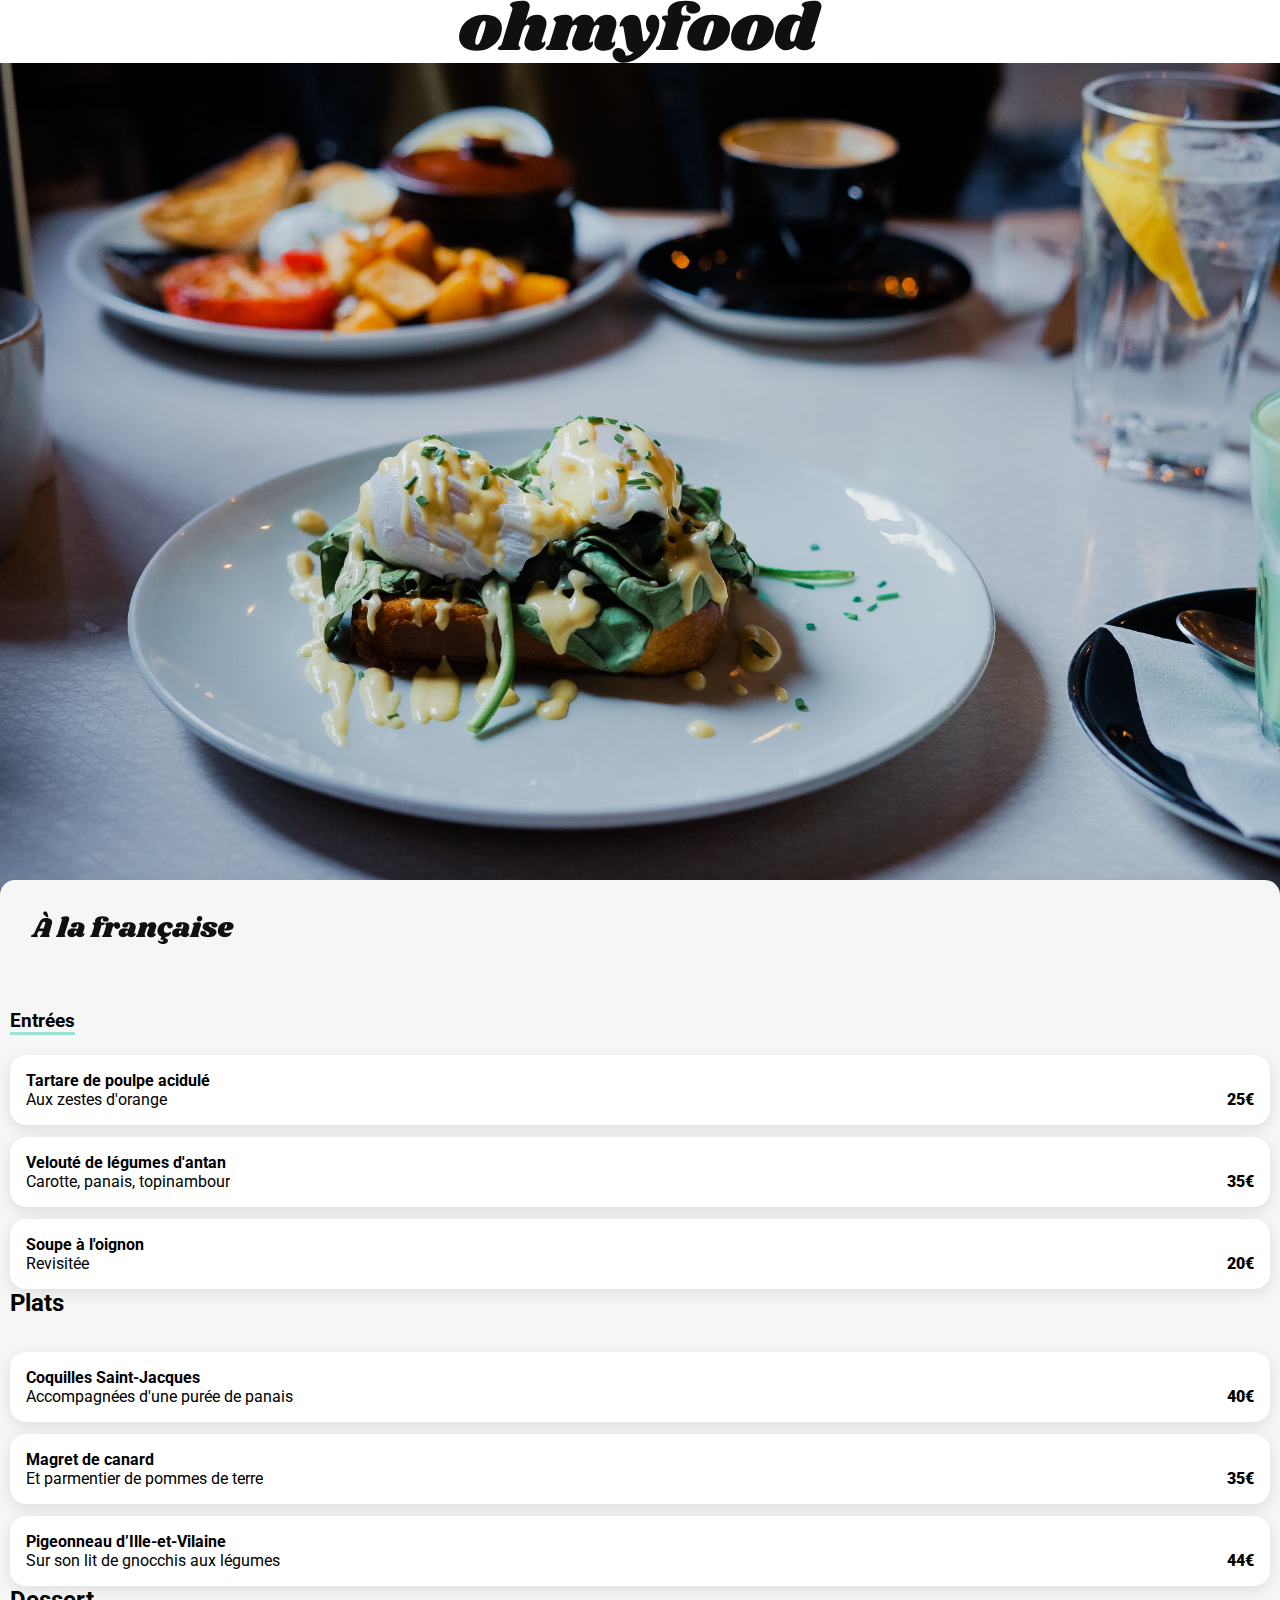
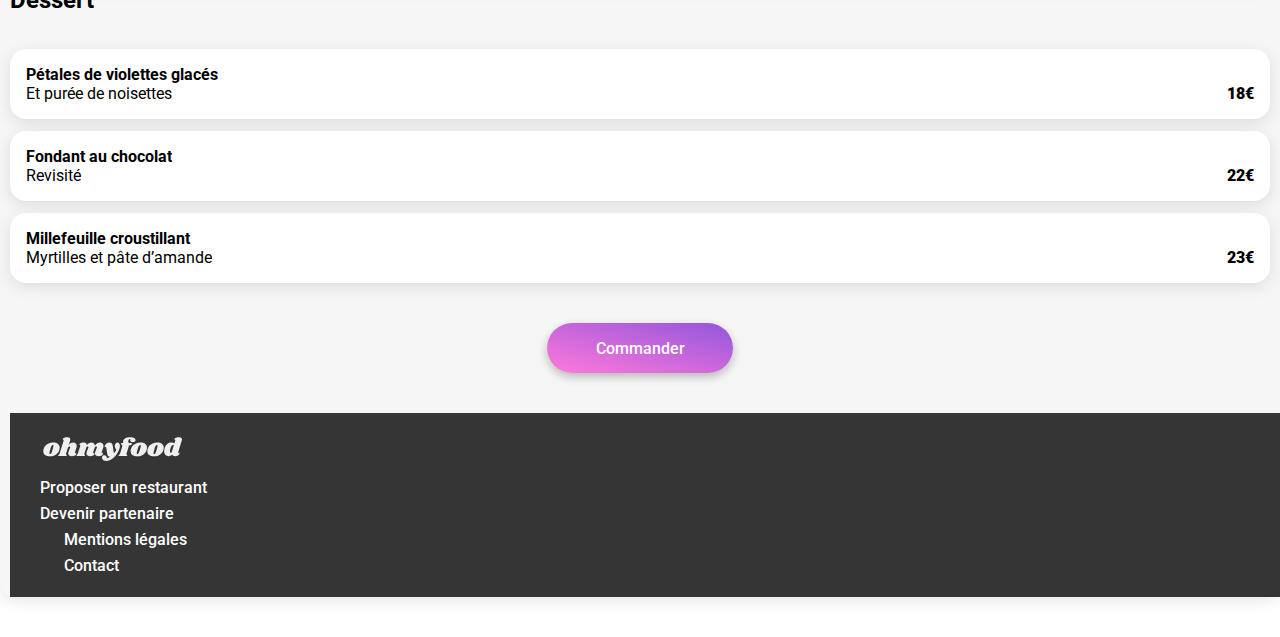
==== commit ac620786: "modiifcation final" ====
--- a/a-la-française.html
+++ b/a-la-française.html
@@ -1,5 +1,5 @@
 <!DOCTYPE html>
-<html lang="en">
+<html lang="fr">
   <head>
     <meta charset="UTF-8" />
     <meta name="viewport" content="width=device-width, initial-scale=1.0" />
@@ -9,6 +9,7 @@
     />
 
     <link rel="stylesheet" href="SASS/style.css" />
+    <link rel="stylesheet" href="SASS/menu.scss" />
     <link
       rel="stylesheet"
       href="https://cdnjs.cloudflare.com/ajax/libs/font-awesome/6.2.1/css/all.min.css"
@@ -18,240 +19,185 @@
     />
   </head>
 
-  <img src="asset/ohmyfood@2x.svg" alt="Logo Oh My Food" class="logo" />
-  <div>
-    <img
-      src="restaurant/toa-heftiba-DQKerTsQwi0-unsplash.jpg"
-      alt="A-la-Française"
-      class="image"
-    />
-  </div>
-
-  <div class="container-background">
-    <div class="container-menu">
-      <section class="menu">
-        <img
-          src="restaurant/À la française.png"
-          alt="A-la-Française"
-          class="image-title"
-        />
-        <div>
-          <i class="fa-regular fa-heart icon heart-icon"></i>
-          <i class="fa-solid fa-heart heart-pink"></i>
-        </div>
-        <h2 class="menu__title">Entrées</h2>
-        <div class="green-line"></div>
-        <div class="menu__card">
-          <div class="card-container">
-            <h3 class="menu__name truncate-text">Tartare de poulpe acidulé</h3>
-            <div class="menu__subtitle" class="truncate-text">
-              Aux zestes d'orange
-              <div class="price-container"></div>
-              <span class="menu__currency">25€</span>
-            </div>
-          </div>
-
-          <div class="anim-container">
-            <div class="green-shape"></div>
-            <div class="white-shape">
-              <div class="inner-white-shape">
-                <i class="fa-solid fa-check"></i>
-              </div>
-            </div>
-          </div>
-        </div>
-
-        <div class="menu__card">
-          <div class="card-container">
-            <h3 class="menu__name" class="truncate-text">
-              Velouté de légumes d'antan
-            </h3>
-            <div class="menu__subtitle" class="truncate-text">
-              Carotte, panais, topinambour<span class="menu__currency"
-                >35€</span
-              >
-            </div>
-          </div>
-
-          <div class="anim-container">
-            <div class="green-shape"></div>
-            <div class="white-shape">
-              <div class="inner-white-shape">
-                <i class="fa-solid fa-check"></i>
-              </div>
-            </div>
-          </div>
-        </div>
-        <div class="menu__card">
-          <div class="card-container">
-            <h3 class="menu__name" class="truncate-text">Soupe à l'oignon</h3>
-            <div class="menu__subtitle" class="truncate-text">
-              Revisitée<span class="menu__currency">20€</span>
-            </div>
-          </div>
-
-          <div class="anim-container">
-            <div class="green-shape"></div>
-            <div class="white-shape">
-              <div class="inner-white-shape">
-                <i class="fa-solid fa-check"></i>
-              </div>
-            </div>
-          </div>
-        </div>
-      </section>
-
-      <section class="menu">
-        <h2 class="menu__title">Plats</h2>
-        <div class="green-line"></div>
-        <div class="menu__card">
-          <div class="card-container">
-            <h3 class="menu__name">Coquilles Saint-Jacques</h3>
-            <div class="menu__subtitle">
-              Accompagnées d'une purée de panais<span class="menu__currency"
-                >40€</span
-              >
-            </div>
-          </div>
-
-          <div class="anim-container">
-            <div class="green-shape"></div>
-            <div class="white-shape">
-              <div class="inner-white-shape">
-                <i class="fa-solid fa-check"></i>
-              </div>
-            </div>
-          </div>
-        </div>
-
-        <div class="menu__card">
-          <div class="card-container">
-            <h3 class="menu__name" class="truncate-text">Magret de canard</h3>
-            <div class="menu__subtitle" class="truncate-text">
-              Et parmentier de pommes de terre<span class="menu__currency"
-                >35€</span
-              >
-            </div>
-          </div>
-
-          <div class="anim-container">
-            <div class="green-shape"></div>
-            <div class="white-shape">
-              <div class="inner-white-shape">
-                <i class="fa-solid fa-check"></i>
-              </div>
-            </div>
-          </div>
-        </div>
-        <div class="menu__card">
-          <div class="card-container">
-            <h3 class="menu__name" class="truncate-text">
-              Pigeonneau d’Ille-et-Vilaine
-            </h3>
-            <div class="menu__subtitle" class="truncate-text">
-              Sur son lit de gnocchis aux légumes<span class="menu__currency"
-                >44€</span
-              >
-            </div>
-          </div>
-
-          <div class="anim-container">
-            <div class="green-shape"></div>
-            <div class="white-shape">
-              <div class="inner-white-shape">
-                <i class="fa-solid fa-check"></i>
-              </div>
-            </div>
-          </div>
-        </div>
-      </section>
-      <section class="menu">
-        <h2 class="menu__title">Dessert</h2>
-        <div class="green-line"></div>
-        <div class="menu__card">
-          <div class="card-container">
-            <h3 class="menu__name" class="truncate-text">
-              Pétales de violettes glacés
-            </h3>
-            <div class="menu__subtitle" class="truncate-text">
-              Et purée de noisettes<span class="menu__currency">18€</span>
-            </div>
-          </div>
-
-          <div class="anim-container">
-            <div class="green-shape"></div>
-            <div class="white-shape">
-              <div class="inner-white-shape">
-                <i class="fa-solid fa-check"></i>
-              </div>
-            </div>
-          </div>
-        </div>
-
-        <div class="menu__card">
-          <div class="card-container">
-            <h3 class="menu__name" class="truncate-text">
-              Fondant au chocolat
-            </h3>
-            <div class="menu__subtitle" class="truncate-text">
-              Revisité<span class="menu__currency">22€</span>
-            </div>
-          </div>
-
-          <div class="anim-container">
-            <div class="green-shape"></div>
-            <div class="white-shape">
-              <div class="inner-white-shape">
-                <i class="fa-solid fa-check"></i>
-              </div>
-            </div>
-          </div>
-        </div>
-        <div class="menu__card">
-          <div class="card-container">
-            <h3 class="menu__name" class="truncate-text">
-              Millefeuille croustillant
-            </h3>
-            <div class="menu__subtitle" class="truncate-text">
-              Myrtilles et pâte d’amande<span class="menu__currency">23€</span>
-            </div>
-          </div>
-
-          <div class="anim-container">
-            <div class="green-shape"></div>
-            <div class="white-shape">
-              <div class="inner-white-shape">
-                <i class="fa-solid fa-check"></i>
-              </div>
-            </div>
-          </div>
-        </div>
-      </section>
+  <body id="menu-page">
+    <img src="asset/ohmyfood@2x.svg" alt="Logo Oh My Food" class="logo" />
+    <div>
+      <img
+        src="restaurant/toa-heftiba-DQKerTsQwi0-unsplash.jpg"
+        alt="A-la-Française"
+        class="image"
+      />
     </div>
-  </div>
-
-  <section class="button__position">
-    <div class="button">Commander</div>
-  </section>
-  <footer class="footer">
-    <div class="footer__logo">
-      <img src="asset/ohmyfood@2x.svg" alt="Logo" class="footer__logo-img" />
+
+    <div class="container-background">
+      <div class="container-menu">
+        <section class="menu">
+          <img
+            src="restaurant/À la française.png"
+            alt="A-la-Française"
+            class="image-title"
+          />
+          <div>
+            <i class="fa-regular fa-heart icon heart-icon"></i>
+            <i class="fa-solid fa-heart heart-pink"></i>
+          </div>
+
+          <h3 class="green-line">Entrées</h3>
+          <div class="menu__card">
+            <div class="menu__items">
+              <div class="menu__description">
+                <h4 class="h4-title">Tartare de poulpe acidulé</h4>
+                <p class="subtitle">Aux zestes d'orange</p>
+              </div>
+              <span class="menu__prix">25€</span>
+              <div class="menu__check">
+                <i class="fas fa-check"></i>
+              </div>
+            </div>
+          </div>
+
+          <div class="menu__card">
+            <div class="menu__items">
+              <div class="menu__description">
+                <h4 class="h4-title">Velouté de légumes d'antan</h4>
+                <p class="subtitle">Carotte, panais, topinambour</p>
+              </div>
+              <span class="menu__prix">35€</span>
+              <div class="menu__check">
+                <i class="fas fa-check"></i>
+              </div>
+            </div>
+          </div>
+
+          <div class="menu__card">
+            <div class="menu__items">
+              <div class="menu__description">
+                <h4 class="h4-title">Soupe à l'oignon</h4>
+                <p class="subtitle">Revisitée</p>
+              </div>
+              <span class="menu__prix">20€</span>
+              <div class="menu__check">
+                <i class="fas fa-check"></i>
+              </div>
+            </div>
+          </div>
+        </section>
+
+        <section class="menu">
+          <h2 class="menu__title">Plats</h2>
+          <div class="green-line"></div>
+
+          <div class="menu__card">
+            <div class="menu__items">
+              <div class="menu__description">
+                <h4 class="h4-title">Coquilles Saint-Jacques</h4>
+                <p class="subtitle">Accompagnées d'une purée de panais</p>
+              </div>
+              <span class="menu__prix">40€</span>
+              <div class="menu__check">
+                <i class="fas fa-check"></i>
+              </div>
+            </div>
+          </div>
+
+          <div class="menu__card">
+            <div class="menu__items">
+              <div class="menu__description">
+                <h4 class="h4-title">Magret de canard</h4>
+                <p class="subtitle">Et parmentier de pommes de terre</p>
+              </div>
+              <span class="menu__prix">35€</span>
+              <div class="menu__check">
+                <i class="fas fa-check"></i>
+              </div>
+            </div>
+          </div>
+
+          <div class="menu__card">
+            <div class="menu__items">
+              <div class="menu__description">
+                <h4 class="h4-title">Pigeonneau d’Ille-et-Vilaine</h4>
+                <p class="subtitle">Sur son lit de gnocchis aux légumes</p>
+              </div>
+              <span class="menu__prix">44€</span>
+              <div class="menu__check">
+                <i class="fas fa-check"></i>
+              </div>
+            </div>
+          </div>
+        </section>
+        <section class="menu">
+          <h2 class="menu__title">Dessert</h2>
+          <div class="green-line"></div>
+          <div class="menu__card">
+            <div class="menu__items">
+              <div class="menu__description">
+                <h4 class="h4-title">Pétales de violettes glacés</h4>
+                <p class="subtitle">Et purée de noisettes</p>
+              </div>
+              <span class="menu__prix">18€</span>
+              <div class="menu__check">
+                <i class="fas fa-check"></i>
+              </div>
+            </div>
+          </div>
+
+          <div class="menu__card">
+            <div class="menu__items">
+              <div class="menu__description">
+                <h4 class="h4-title">Fondant au chocolat</h4>
+                <p class="subtitle">Revisité</p>
+              </div>
+              <span class="menu__prix">22€</span>
+              <div class="menu__check">
+                <i class="fas fa-check"></i>
+              </div>
+            </div>
+          </div>
+          <div class="menu__card">
+            <div class="menu__items">
+              <div class="menu__description">
+                <h4 class="h4-title">Millefeuille croustillant</h4>
+                <p class="subtitle">Myrtilles et pâte d’amande</p>
+              </div>
+              <span class="menu__prix">23€</span>
+              <div class="menu__check">
+                <i class="fas fa-check"></i>
+              </div>
+            </div>
+          </div>
+        </section>
+
+        <section class="button__position">
+          <div class="button">Commander</div>
+        </section>
+
+        <footer class="footer">
+          <div class="footer__logo">
+            <img
+              src="asset/ohmyfood@2x.svg"
+              alt="Logo"
+              class="footer__logo-img"
+            />
+          </div>
+          <div class="footer__links">
+            <span class="icon-link">
+              <i class="fa-solid fa-utensils i-utensils"></i>
+              <a href="#" class="footer__icon">Proposer un restaurant</a>
+            </span>
+
+            <span class="icon-link">
+              <span class="icon-container">
+                <i class="fa-solid fa-handshake-angle i-handshake"></i>
+              </span>
+              <a href="#" class="footer__icon">Devenir partenaire</a>
+            </span>
+
+            <a href="#" class="footer__link">Mentions légales</a>
+            <a href="#" class="footer__link">Contact</a>
+          </div>
+        </footer>
+      </div>
     </div>
-    <div class="footer__links">
-      <span class="icon-link">
-        <i class="fa-solid fa-utensils i-utensils"></i>
-        <a href="#" class="footer__icon">Proposer un restaurant</a>
-      </span>
-
-      <span class="icon-link">
-        <span class="icon-container">
-          <i class="fa-solid fa-handshake-angle i-handshake"></i>
-        </span>
-        <a href="#" class="footer__icon">Devenir partenaire</a>
-      </span>
-
-      <a href="#" class="footer__link">Mentions légales</a>
-      <a href="#" class="footer__link">Contact</a>
-    </div>
-  </footer>
+  </body>
 </html>
--- a/SASS/style.css
+++ b/SASS/style.css
@@ -270,6 +270,14 @@
     left: 10px;
   }
 }
+@media (min-width: 1024px) {
+  .Restaurants {
+    color: #000;
+    font-size: 24px;
+    font-style: normal;
+    font-weight: 700;
+  }
+}
 
 .menus {
   display: grid;
@@ -285,8 +293,8 @@
     display: flex;
     gap: 28px;
     flex-direction: column;
+    padding-top: 58px;
     background-color: #F6F6F6;
-    padding: 0 180px;
   }
 }
 @media (min-width: 1440px) {
@@ -356,7 +364,9 @@
   transition: color 0.1s ease-in-out; /* Ajoutez une transition pour l'effet de couleur */
 }
 .menus .menus__icon:hover + .heart-pink {
-  color: #ffb6c1; /* Couleur rose au survol du cœur de base */
+  color: transparent;
+  background-image: linear-gradient(#9356dc, #ff79da);
+  -webkit-background-clip: text;
   top: 81%;
   right: 50px;
   font-size: 24px;
@@ -379,7 +389,6 @@
 .footers {
   display: flex;
   width: auto;
-  height: 100%;
   padding: 30px 25px;
   justify-content: flex-end;
   gap: 16px;
@@ -445,16 +454,19 @@
 }
 .footers__links {
   color: var(--white);
-  font-family: Roboto;
-  font-size: 16px;
-  font-style: normal;
-  font-weight: 500;
-  line-height: normal;
+  display: flex;
+  align-items: flex-start;
+  gap: 7px;
+  flex-direction: column;
   text-decoration: none;
 }
 @media (min-width: 1440px) {
   .footers__links {
-    padding-right: 20px;
+    display: flex;
+    flex-direction: revert;
+    align-items: flex-end;
+    gap: 7px;
+    text-decoration: none;
   }
 }
 .footers__logo-img {
@@ -471,8 +483,304 @@
   height: 13px;
 }
 
+#menu-page {
+  margin: 0;
+  padding: 0;
+}
+
+.image {
+  width: 100%;
+  height: auto;
+}
+
+.image-title {
+  margin-top: 31px;
+  margin-bottom: 42px;
+  width: 69%;
+  height: auto;
+}
+@media (min-width: 1024px) {
+  .image-title {
+    margin-top: 31px;
+    margin-bottom: 42px;
+    width: auto;
+    padding-left: 20px;
+  }
+}
+@media (min-width: 1440px) {
+  .image-title {
+    padding-left: 35%;
+    margin-top: 51px;
+    height: auto;
+    width: auto;
+  }
+}
+
+.icon {
+  top: 10%;
+  right: 30px;
+  position: absolute;
+  transform: translateY(-60%);
+  font-size: 20px;
+  transition: color 0.1s ease-in-out;
+}
+@media (min-width: 1024px) {
+  .icon {
+    top: 10%;
+    right: 35%;
+    position: absolute;
+    transform: translateY(-60%);
+    font-size: 20px;
+    transition: color 0.1s ease-in-out;
+  }
+}
+@media (min-width: 1440px) {
+  .icon {
+    position: absolute;
+    top: 15%;
+    right: 30%;
+    transform: translateY(-60%);
+    font-size: 23px; /* Ajustez la taille du cœur selon vos besoins */
+    transition: color 0.1s ease-in-out; /* Ajoutez une transition pour l'effet de couleur */
+  }
+}
+
+/* Styles pour le cœur rose */
+.heart-pink {
+  color: transparent; /* Le cœur rose est initialement transparent */
+  transition: color 0.1s ease-in-out; /* Ajoutez une transition pour l'effet de couleur */
+}
+
+/* Effet de survol */
+.icon:hover + .heart-pink {
+  top: 8%;
+  right: 30PX;
+  font-size: 20px;
+  position: absolute;
+  color: transparent;
+  background-image: linear-gradient(#9356dc, #ff79da);
+  -webkit-background-clip: text;
+}
+@media (min-width: 1024px) {
+  .icon:hover + .heart-pink {
+    top: 8%;
+    right: 35%;
+    font-size: 20px;
+    position: absolute;
+  }
+}
+@media (min-width: 1440px) {
+  .icon:hover + .heart-pink {
+    top: 13%;
+    right: 30%;
+    font-size: 24px;
+    position: absolute;
+  }
+}
+
+.icon:hover {
+  color: transparent; /* Le cœur de base devient transparent au survol */
+  font-size: 15px;
+  top: 5%;
+  right: 30px;
+  position: absolute;
+}
+@media (min-width: 1440px) {
+  .icon:hover {
+    top: 4%;
+    right: 30%;
+    font-size: 24px;
+    position: absolute;
+  }
+}
+
+.container-background {
+  width: 100%;
+  height: auto;
+  box-shadow: 0px 4px 15px rgba(0, 0, 0, 0.1);
+  background-color: #F6F6F6;
+  border-radius: 15px;
+  position: relative; /* Ajoutez le positionnement relatif */
+  top: -40px; /* Ajustez la valeur en conséquence pour obtenir l'effet souhaité */
+}
+@media (min-width: 1440px) {
+  .container-background {
+    width: 80%;
+    margin-left: auto;
+    margin-right: auto;
+  }
+}
+
+.container-menu {
+  padding-left: 10px;
+  padding-right: 10px;
+}
+@media (min-width: 1440px) {
+  .container-menu {
+    display: inherit;
+    padding: 15px;
+    width: 44%;
+    margin-left: 25%;
+  }
+}
+
+/* Votre SCSS existant */
+.menu {
+  display: flex;
+  flex-direction: column;
+  align-items: flex-start;
+  gap: 12px;
+}
+.menu__card {
+  background: white;
+  box-shadow: 0px 4px 15px 0px rgba(0, 0, 0, 0.1);
+  align-self: stretch;
+  border-radius: 1rem;
+  overflow: hidden;
+  text-overflow: ellipsis;
+  white-space: nowrap;
+}
+.menu__items {
+  display: flex;
+  justify-content: space-between;
+  border-radius: 1rem;
+}
+.menu__description {
+  padding: 1rem;
+  overflow: hidden;
+}
+.menu__prix {
+  font-weight: 900;
+  margin-left: auto;
+  padding: 1rem;
+  display: flex;
+  align-items: flex-end;
+}
+.menu__check {
+  display: grid;
+  place-items: center;
+  background-color: #99E2D0;
+  margin-right: -4rem;
+  width: 4rem;
+  border-radius: 0 1rem 1rem 0;
+  transition: margin-right 0.5s;
+}
+.menu .fa-check {
+  display: grid;
+  place-items: center;
+  background-color: white;
+  color: #99E2D0;
+  aspect-ratio: 1;
+  width: 2rem;
+  border-radius: 1rem;
+}
+.menu .menu__card:hover .menu__check {
+  margin-right: 0;
+}
+
+.h4-title {
+  overflow: hidden;
+  text-overflow: ellipsis;
+  white-space: nowrap;
+}
+
+.subtitle {
+  overflow: hidden;
+  text-overflow: ellipsis;
+  white-space: nowrap;
+}
+
+.green-line {
+  border-bottom: 3px solid #99E2D0;
+  display: inline-block; /* Pour que la bordure s'ajuste à la largeur du texte */
+  margin-bottom: 8px; /* Ajustez selon vos besoins pour l'espace entre le texte et la ligne */
+}
+
+.footer {
+  display: flex;
+  width: 100%;
+  padding: 22px 25px;
+  align-items: flex-start;
+  gap: 16px;
+  flex-direction: column;
+  background-color: var(--grey);
+}
+@media (min-width: 1440px) {
+  .footer {
+    display: flex;
+    height: auto;
+    padding: 30px 25px;
+    gap: 16px;
+    align-items: flex-end;
+    flex-direction: row-reverse;
+    justify-content: end;
+  }
+}
+.footer__logo {
+  display: flex;
+  width: 139px;
+  height: 27px;
+  justify-content: center;
+  align-items: center;
+}
+.footer__logo-img {
+  max-width: 100%;
+  height: auto;
+  filter: invert(100%);
+  margin-left: 16px;
+}
+.footer__links {
+  display: flex;
+  align-items: flex-start;
+  gap: 7px;
+  flex-direction: column;
+}
+@media (min-width: 1440px) {
+  .footer__links {
+    display: flex;
+    flex-direction: revert;
+    align-items: flex-end;
+    gap: 7px;
+  }
+}
+.footer__icon {
+  color: var(--white);
+  font-family: Roboto;
+  font-size: 16px;
+  font-weight: 500;
+  line-height: normal;
+  text-decoration: none;
+  padding-left: 5px;
+}
+.footer__link {
+  color: var(--white);
+  font-family: Roboto;
+  font-size: 16px;
+  font-weight: 500;
+  line-height: normal;
+  text-decoration: none;
+  padding-left: 29px;
+}
+
+.i-utensils {
+  color: #FFFFFF;
+  width: 11px;
+  height: 13px;
+}
+
+.i-handshake {
+  color: #FFFFFF;
+  width: 11px;
+  height: 13px;
+}
+
 * {
   font-family: "Roboto", sans-serif;
+}
+
+* {
+  margin: 0;
+  padding: 0;
 }
 
 .logo {
@@ -515,392 +823,4 @@
 .button:hover::before {
   background: rgba(255, 255, 255, 0.3);
   box-shadow: 0px 4px 20px rgba(0, 0, 0, 0.5);
-}
-
-.image {
-  width: 100%;
-  height: auto;
-}
-
-.image-title {
-  margin-top: 31px;
-  margin-bottom: 42px;
-  width: 69%;
-  height: auto;
-}
-@media (min-width: 1440px) {
-  .image-title {
-    padding-left: 35%;
-    margin-top: 51px;
-    height: auto;
-    width: auto;
-  }
-}
-
-.icon {
-  top: 40px;
-  right: 30px;
-  position: absolute;
-  transform: translateY(-60%);
-  font-size: 20px;
-  transition: color 0.1s ease-in-out;
-}
-@media (min-width: 1440px) {
-  .icon {
-    position: absolute;
-    top: 79px;
-    right: 30%;
-    transform: translateY(-60%);
-    font-size: 23px; /* Ajustez la taille du cœur selon vos besoins */
-    transition: color 0.1s ease-in-out; /* Ajoutez une transition pour l'effet de couleur */
-  }
-}
-@media (min-width: 1024px) {
-  .icon {
-    top: 40px;
-    right: 35%;
-    position: absolute;
-    transform: translateY(-60%);
-    font-size: 20px;
-    transition: color 0.1s ease-in-out;
-  }
-}
-
-/* Styles pour le cœur rose */
-.heart-pink {
-  color: transparent; /* Le cœur rose est initialement transparent */
-  transition: color 0.1s ease-in-out; /* Ajoutez une transition pour l'effet de couleur */
-}
-
-/* Effet de survol */
-.icon:hover + .heart-pink {
-  top: 40px;
-  right: 30PX;
-  font-size: 20px;
-  position: absolute;
-  color: #ffb6c1;
-}
-@media (min-width: 1440px) {
-  .icon:hover + .heart-pink {
-    color: #ffb6c1; /* Couleur rose au survol du cœur de base */
-    top: 4%;
-    right: 30%;
-    font-size: 24px;
-    position: absolute;
-  }
-}
-
-.icon:hover {
-  color: transparent; /* Le cœur de base devient transparent au survol */
-  font-size: 15px;
-  top: 24px;
-  right: 30px;
-  position: absolute;
-}
-@media (min-width: 1440px) {
-  .icon:hover {
-    top: 4%;
-    right: 30%;
-    font-size: 24px;
-    position: absolute;
-  }
-}
-
-.container-background {
-  width: 100%;
-  height: auto;
-  box-shadow: 0px 4px 15px rgba(0, 0, 0, 0.1);
-  background-color: #F6F6F6;
-  border-radius: 15px;
-  position: relative; /* Ajoutez le positionnement relatif */
-  top: -40px; /* Ajustez la valeur en conséquence pour obtenir l'effet souhaité */
-}
-@media (min-width: 1024px) {
-  .container-background {
-    width: 80%;
-    background-color: #F6F6F6;
-    border-radius: 15px;
-    box-shadow: 0px 4px 15px rgba(0, 0, 0, 0.1);
-    position: relative;
-    top: -40%;
-    margin-left: auto;
-    margin-right: auto;
-  }
-}
-@media (min-width: 1440px) {
-  .container-background {
-    width: 80%;
-    height: auto;
-    background-color: #F6F6F6;
-    box-shadow: 0px 4px 15px rgba(0, 0, 0, 0.1);
-    border-radius: 15px;
-    position: relative; /* Ajoutez le positionnement relatif */
-    top: -40px; /* Ajustez la valeur en conséquence pour obtenir l'effet souhaité */
-    margin-left: auto;
-    margin-right: auto;
-  }
-}
-
-.container-menu {
-  padding-left: 10px;
-  padding-right: 10px;
-  display: grid;
-  justify-content: center;
-}
-@media (min-width: 1440px) {
-  .container-menu {
-    display: inherit;
-    padding: 15px;
-    width: 44%;
-    margin-left: 25%;
-  }
-}
-
-/* Votre SCSS existant */
-.menu {
-  display: flex;
-  flex-direction: column;
-  align-items: flex-start;
-  gap: 12px;
-}
-.menu__title {
-  font-family: Roboto;
-  font-size: 16px;
-  font-weight: 300;
-  text-transform: uppercase;
-  margin-right: 87%;
-  margin-bottom: 0;
-}
-@media (min-width: 1440px) {
-  .menu__title {
-    margin-top: 40px;
-  }
-}
-.menu__card {
-  align-self: stretch;
-  background: white;
-  box-shadow: 0px 4px 15px 0px rgba(0, 0, 0, 0.1);
-  align-items: center;
-  display: grid;
-  padding: 15px;
-  border-radius: 15px;
-  width: auto;
-  height: 69px;
-  position: relative;
-  cursor: pointer;
-}
-@media (min-width: 1440px) {
-  .menu__card {
-    width: 100%;
-    font-size: 20px;
-  }
-}
-@media (min-width: 1024px) {
-  .menu__card {
-    width: 100%;
-    height: 69px;
-  }
-}
-.menu__name {
-  font-size: 15px;
-  text-overflow: ellipsis;
-  overflow: hidden;
-}
-.menu__subtitle {
-  font-size: 15px;
-  font-weight: 300;
-  display: flex;
-  align-items: center;
-  justify-content: space-between;
-  text-overflow: ellipsis;
-  overflow: hidden;
-}
-.menu__currency {
-  font-size: 15px;
-  font-weight: 700;
-  transition: transform 0.3s ease; /* Transition pour le déplacement horizontal du prix */
-  transform: translateX(0);
-}
-
-.menu__card:hover .menu__currency {
-  transform: translateX(-68px); /* Ajustez cette valeur en fonction de la distance souhaitée */
-}
-
-.anim-container {
-  width: 80px;
-  height: 100%;
-  left: 76%;
-  top: 0;
-  display: none;
-  position: absolute;
-  transform: scaleX(0);
-  transform-origin: right;
-}
-@media (min-width: 1440px) {
-  .anim-container {
-    position: absolute;
-    width: 80px;
-    height: 99px;
-    left: 89%;
-    top: 0;
-    display: none; /* Cacher le .anim-container par défaut */
-    transform: scaleX(0);
-    transform-origin: right;
-  }
-}
-
-.menu__card:hover .anim-container {
-  display: block; /* Afficher le .anim-container au survol de .entree__card */
-  transform: scaleX(1);
-}
-
-.green-shape {
-  width: 100%;
-  height: 100%;
-  background-color: #99E2D0;
-  position: absolute;
-  top: 0;
-  left: 0;
-  border-top-right-radius: 15px;
-  border-bottom-right-radius: 15px;
-}
-
-.white-shape {
-  width: 70%;
-  height: 58%;
-  background-color: white;
-  position: absolute;
-  top: 50%;
-  left: 50%;
-  transform: translate(-50%, -50%);
-  border-radius: 50%;
-}
-@media (min-width: 1440px) {
-  .white-shape {
-    width: 80%;
-    height: 70%;
-    background-color: white;
-    position: absolute;
-    top: 50%;
-    left: 50%;
-    transform: translate(-50%, -50%);
-    border-radius: 50%;
-  }
-}
-
-.inner-white-shape {
-  width: 50%;
-  height: 50%;
-  background-color: white;
-  position: absolute;
-  top: 50%;
-  left: 50%;
-  transform: translate(-50%, -50%);
-  border-radius: 50%;
-}
-@media (min-width: 1440px) {
-  .inner-white-shape {
-    width: 50%;
-    height: 50%;
-    background-color: white;
-    position: absolute;
-    top: 53%;
-    left: 54%;
-    transform: translate(-50%, -50%);
-    border-radius: 50%;
-  }
-}
-
-i.fa-solid.fa-check {
-  text-align: center;
-  line-height: 69px;
-  color: #99E2D0;
-  font-size: 24px;
-  position: absolute;
-  top: -20px;
-}
-
-.green-line {
-  width: 40px;
-  height: 3px;
-  background-color: #99E2D0;
-  border: 1px solid #99E2D0;
-}
-
-.footer {
-  display: flex;
-  width: 100%;
-  padding: 22px 25px;
-  align-items: flex-start;
-  gap: 16px;
-  flex-direction: column;
-  background-color: var(--grey);
-}
-@media (min-width: 1440px) {
-  .footer {
-    display: flex;
-    width: 100%;
-    height: auto;
-    padding: 30px 25px;
-    gap: 16px;
-    align-items: flex-end;
-    flex-direction: row-reverse;
-    justify-content: end;
-  }
-}
-.footer__logo {
-  display: flex;
-  width: 139px;
-  height: 27px;
-  justify-content: center;
-  align-items: center;
-}
-.footer__logo-img {
-  max-width: 100%;
-  height: auto;
-  filter: invert(100%);
-  margin-left: 16px;
-}
-.footer__links {
-  display: flex;
-  align-items: flex-start;
-  gap: 7px;
-}
-@media (min-width: 1440px) {
-  .footer__links {
-    display: flex;
-    flex-direction: revert;
-    align-items: flex-end;
-    gap: 7px;
-  }
-}
-.footer__icon {
-  color: var(--white);
-  font-family: Roboto;
-  font-size: 16px;
-  font-weight: 500;
-  line-height: normal;
-  text-decoration: none;
-  padding-left: 5px;
-}
-.footer__link {
-  color: var(--white);
-  font-family: Roboto;
-  font-size: 16px;
-  font-weight: 500;
-  line-height: normal;
-  text-decoration: none;
-  padding-left: 29px;
-}
-
-.i-utensils {
-  color: #FFFFFF;
-  width: 11px;
-  height: 13px;
-}
-
-.i-handshake {
-  color: #FFFFFF;
-  width: 11px;
-  height: 13px;
 }/*# sourceMappingURL=style.css.map */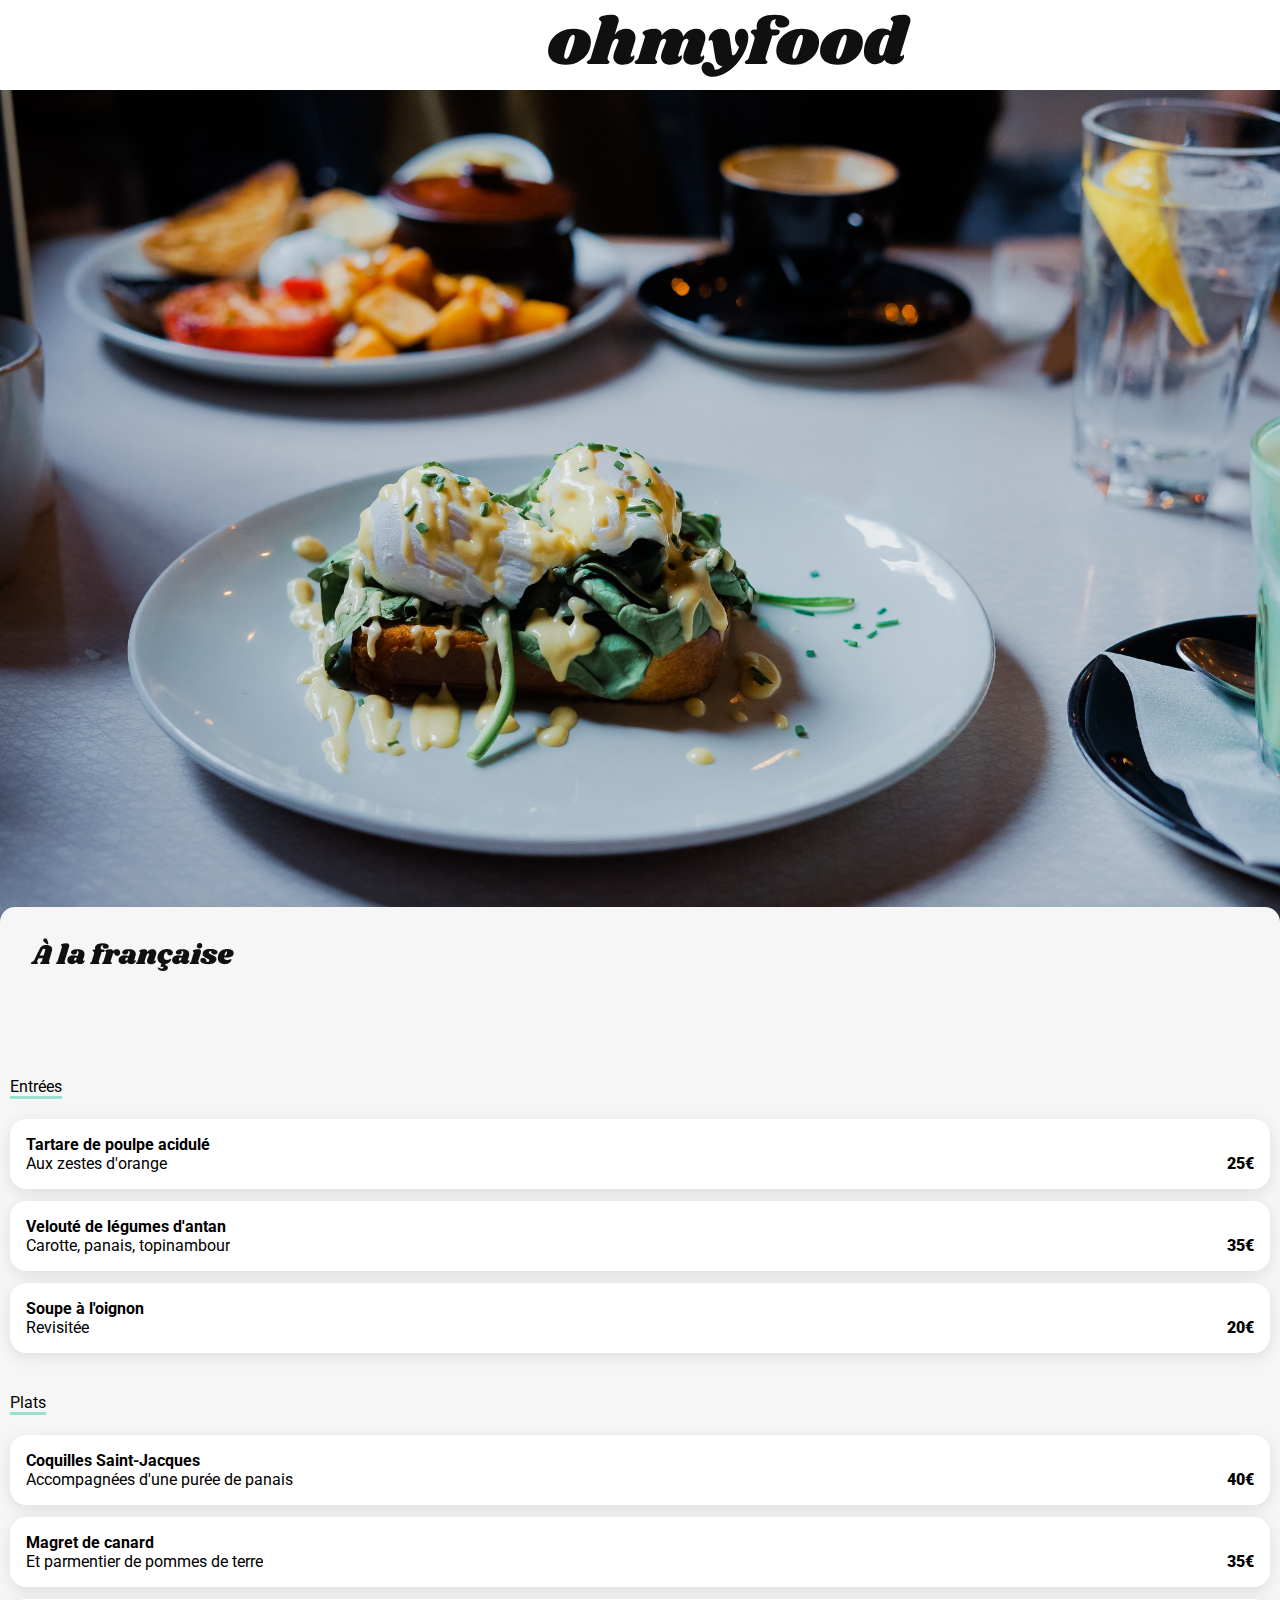
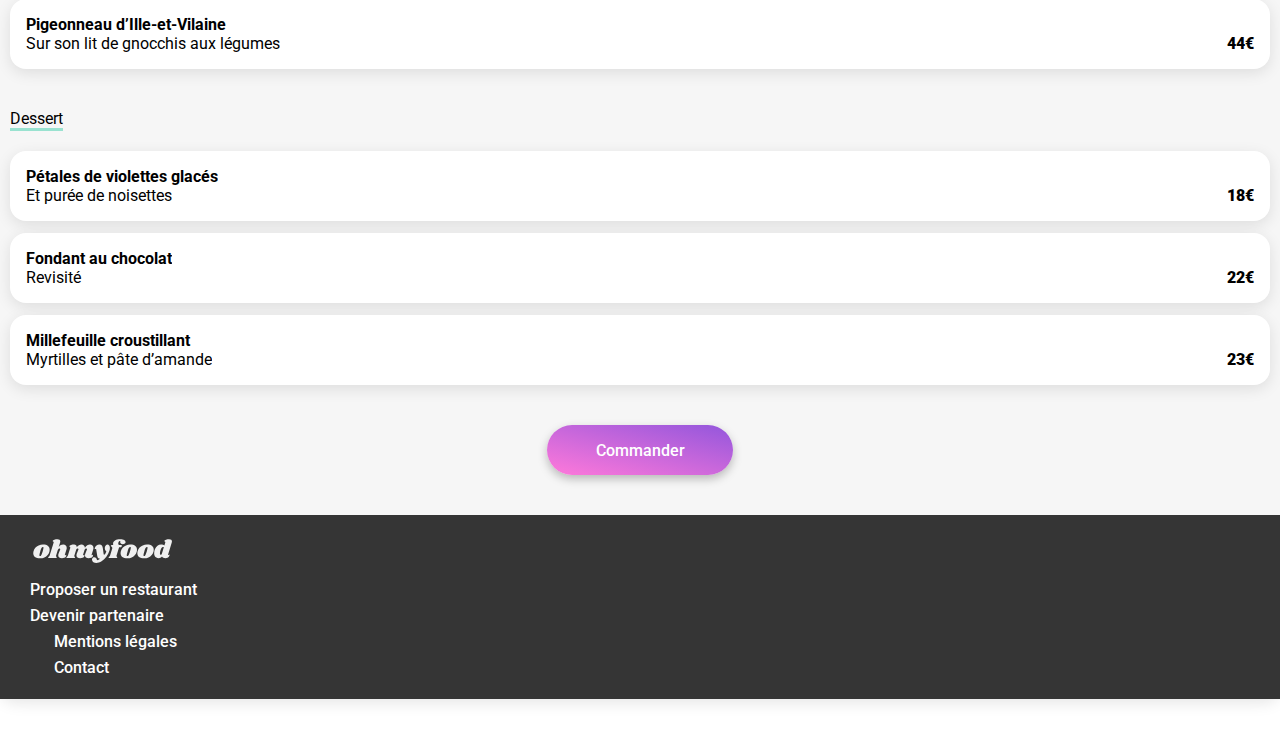
==== commit 5cb813bb: "modification effectuée" ====
--- a/a-la-française.html
+++ b/a-la-française.html
@@ -37,12 +37,12 @@
             alt="A-la-Française"
             class="image-title"
           />
-          <div>
-            <i class="fa-regular fa-heart icon heart-icon"></i>
-            <i class="fa-solid fa-heart heart-pink"></i>
+          <div class="heart__icon">
+            <i class="fa-regular fa-heart"></i>
+            <i class="fa-solid fa-heart my-heart-full"></i>
           </div>
 
-          <h3 class="green-line">Entrées</h3>
+          <p class="green-line">Entrées</p>
           <div class="menu__card">
             <div class="menu__items">
               <div class="menu__description">
@@ -84,9 +84,7 @@
         </section>
 
         <section class="menu">
-          <h2 class="menu__title">Plats</h2>
-          <div class="green-line"></div>
-
+          <p class="green-line">Plats</p>
           <div class="menu__card">
             <div class="menu__items">
               <div class="menu__description">
@@ -127,8 +125,7 @@
           </div>
         </section>
         <section class="menu">
-          <h2 class="menu__title">Dessert</h2>
-          <div class="green-line"></div>
+          <p class="green-line">Dessert</p>
           <div class="menu__card">
             <div class="menu__items">
               <div class="menu__description">
@@ -171,33 +168,32 @@
         <section class="button__position">
           <div class="button">Commander</div>
         </section>
+      </div>
+      <footer class="footer">
+        <div class="footer__logo">
+          <img
+            src="asset/ohmyfood@2x.svg"
+            alt="Logo"
+            class="footer__logo-img"
+          />
+        </div>
+        <div class="footer__links">
+          <span class="icon-link">
+            <i class="fa-solid fa-utensils i-utensils"></i>
+            <a href="#" class="footer__icon">Proposer un restaurant</a>
+          </span>
 
-        <footer class="footer">
-          <div class="footer__logo">
-            <img
-              src="asset/ohmyfood@2x.svg"
-              alt="Logo"
-              class="footer__logo-img"
-            />
-          </div>
-          <div class="footer__links">
-            <span class="icon-link">
-              <i class="fa-solid fa-utensils i-utensils"></i>
-              <a href="#" class="footer__icon">Proposer un restaurant</a>
+          <span class="icon-link">
+            <span class="icon-container">
+              <i class="fa-solid fa-handshake-angle i-handshake"></i>
             </span>
+            <a href="#" class="footer__icon">Devenir partenaire</a>
+          </span>
 
-            <span class="icon-link">
-              <span class="icon-container">
-                <i class="fa-solid fa-handshake-angle i-handshake"></i>
-              </span>
-              <a href="#" class="footer__icon">Devenir partenaire</a>
-            </span>
-
-            <a href="#" class="footer__link">Mentions légales</a>
-            <a href="#" class="footer__link">Contact</a>
-          </div>
-        </footer>
-      </div>
+          <a href="#" class="footer__link">Mentions légales</a>
+          <a href="#" class="footer__link">Contact</a>
+        </div>
+      </footer>
     </div>
   </body>
 </html>
--- a/SASS/style.css
+++ b/SASS/style.css
@@ -80,22 +80,25 @@
   justify-content: center;
   align-items: center;
   gap: 17px;
+  height: 50px;
 }
 .location__text {
   display: flex;
   align-items: center;
   justify-content: center;
   font-family: "Roboto", sans-serif;
-  margin-bottom: 15px;
-  border-top: 2px solid #eaeaea;
   font-size: 16px;
 }
 
 .logo {
   display: flex;
-  width: 100%;
-  height: 63px;
   gap: 10px;
+  padding: 14px 89px 13px 89px;
+}
+@media (min-width: 1440px) {
+  .logo {
+    padding: 30px 0px 31px 0px;
+  }
 }
 
 .hero {
@@ -107,16 +110,19 @@
   font-size: 24px;
   text-align: center;
   font-weight: 700;
+  padding-bottom: 18px;
 }
 @media (min-width: 1440px) {
   .hero__title {
     text-align: center;
+    font-size: 40px;
   }
 }
 .hero__subtitle {
   text-align: center;
   font-weight: 300;
   font-size: 18px;
+  padding-bottom: 18px;
 }
 @media (min-width: 1440px) {
   .hero__subtitle {
@@ -131,6 +137,7 @@
   background: linear-gradient(194deg, #9356dc 0%, #ff79da 100%);
   color: white;
   margin: 0 auto;
+  border: none;
   /* Ajoutez la classe .button pour appliquer l'animation */
   position: relative; /* Ajouter une position relative pour créer un pseudo-élément */
   margin-bottom: 40px;
@@ -189,10 +196,11 @@
   margin-bottom: 24px;
   font-weight: 500;
   position: relative;
+  border: none;
 }
 @media (min-width: 1024px) {
   .cur {
-    width: 60%;
+    width: 20%;
     height: 80px;
     background: #F6F6F6;
     box-shadow: 0px 4px 15px rgba(0, 0, 0, 0.15);
@@ -220,8 +228,10 @@
   border-radius: 50%;
   width: 24px;
   height: 24px;
+  display: flex;
+  justify-content: center;
   position: absolute;
-  top: 10%;
+  align-items: center;
   left: -12px;
   top: calc(50% - 12px);
 }
@@ -232,7 +242,10 @@
   border-radius: 50%;
   width: 24px;
   height: 24px;
+  display: flex;
+  justify-content: center;
   position: absolute;
+  align-items: center;
   left: -12px;
   top: calc(50% - 12px);
 }
@@ -243,7 +256,10 @@
   border-radius: 50%;
   width: 24px;
   height: 24px;
+  display: flex;
+  justify-content: center;
   position: absolute;
+  align-items: center;
   left: -12px;
   top: calc(50% - 12px);
 }
@@ -266,7 +282,7 @@
     padding-left: 180px;
     padding-bottom: 30px;
     position: absolute;
-    top: 110%;
+    top: 54%;
     left: 10px;
   }
 }
@@ -285,7 +301,6 @@
   flex-direction: column;
   background-color: #f6f6f6;
   /* Styles pour le cœur rose */
-  /* Effet de survol */
 }
 @media (min-width: 1024px) {
   .menus {
@@ -308,6 +323,7 @@
     grid-template-columns: repeat(2, 1fr);
     background-color: #f6f6f6;
     padding-top: 58px;
+    margin-bottom: 46px;
   }
 }
 .menus__container {
@@ -318,7 +334,7 @@
 }
 .menus__card {
   width: 100%;
-  height: auto;
+  height: 100%;
   background-color: white;
   box-shadow: 0px 4px 15px rgba(0, 0, 0, 0.1);
   border-radius: 15px;
@@ -327,20 +343,29 @@
 @media (min-width: 1440px) {
   .menus__card {
     width: 490px;
-    height: 90%;
+    height: 100%;
   }
 }
 .menus__img {
   width: 100%;
   height: 231px;
+  -o-object-fit: cover;
+     object-fit: cover;
   align-self: stretch;
+  border-top-left-radius: 10px;
+  border-top-right-radius: 10px;
 }
 @media (min-width: 1440px) {
   .menus__img {
     width: 100%;
     height: 231px;
     align-self: stretch;
-  }
+    -o-object-fit: cover;
+       object-fit: cover;
+  }
+}
+.menus__text {
+  height: 70px;
 }
 .menus__title {
   padding-left: 13px;
@@ -351,26 +376,27 @@
   font-family: "Roboto", sans-serif;
   padding-left: 13px;
 }
-.menus__icon {
+.menus .heart__icon i {
+  position: absolute;
+  cursor: pointer;
   position: absolute;
   top: 85%;
   right: 50px;
-  transform: translateY(-50%);
-  font-size: 24px; /* Ajustez la taille du cœur selon vos besoins */
-  transition: color 0.1s ease-in-out; /* Ajoutez une transition pour l'effet de couleur */
-}
-.menus .heart-pink {
-  color: transparent; /* Le cœur rose est initialement transparent */
-  transition: color 0.1s ease-in-out; /* Ajoutez une transition pour l'effet de couleur */
-}
-.menus .menus__icon:hover + .heart-pink {
-  color: transparent;
-  background-image: linear-gradient(#9356dc, #ff79da);
+  font-size: 24px;
+}
+.menus .my-heart-full {
+  opacity: 0;
+  transition: opacity 3s ease-in-out;
+  -webkit-text-fill-color: transparent;
+  background-image: linear-gradient(#ff79dA, #9356dc);
   -webkit-background-clip: text;
-  top: 81%;
-  right: 50px;
-  font-size: 24px;
-  position: absolute;
+  background-clip: text;
+}
+.menus .my-heart-full:hover {
+  opacity: 1;
+  background-position: 0% 100%;
+  background-image: linear-gradient(#ff79dA, #9356dc);
+  transition: opacity 3s ease-in-out;
 }
 
 .new_badge {
@@ -491,13 +517,14 @@
 .image {
   width: 100%;
   height: auto;
+  -o-object-fit: cover;
+     object-fit: cover;
 }
 
 .image-title {
   margin-top: 31px;
   margin-bottom: 42px;
-  width: 69%;
-  height: auto;
+  width: auto;
 }
 @media (min-width: 1024px) {
   .image-title {
@@ -516,82 +543,46 @@
   }
 }
 
-.icon {
-  top: 10%;
-  right: 30px;
+.heart__icon i {
+  cursor: pointer;
   position: absolute;
-  transform: translateY(-60%);
-  font-size: 20px;
-  transition: color 0.1s ease-in-out;
+  top: 3%;
+  right: 0px;
+  font-size: 24px;
 }
 @media (min-width: 1024px) {
-  .icon {
-    top: 10%;
-    right: 35%;
+  .heart__icon i {
+    cursor: pointer;
     position: absolute;
-    transform: translateY(-60%);
-    font-size: 20px;
-    transition: color 0.1s ease-in-out;
-  }
-}
-@media (min-width: 1440px) {
-  .icon {
+    top: 3%;
+    right: 55%;
+    font-size: 24px;
+  }
+}
+@media (min-width: 1440px) {
+  .heart__icon i {
+    cursor: pointer;
     position: absolute;
-    top: 15%;
-    right: 30%;
-    transform: translateY(-60%);
-    font-size: 23px; /* Ajustez la taille du cœur selon vos besoins */
-    transition: color 0.1s ease-in-out; /* Ajoutez une transition pour l'effet de couleur */
-  }
-}
-
-/* Styles pour le cœur rose */
-.heart-pink {
-  color: transparent; /* Le cœur rose est initialement transparent */
-  transition: color 0.1s ease-in-out; /* Ajoutez une transition pour l'effet de couleur */
-}
-
-/* Effet de survol */
-.icon:hover + .heart-pink {
-  top: 8%;
-  right: 30PX;
-  font-size: 20px;
-  position: absolute;
-  color: transparent;
-  background-image: linear-gradient(#9356dc, #ff79da);
-  -webkit-background-clip: text;
-}
-@media (min-width: 1024px) {
-  .icon:hover + .heart-pink {
-    top: 8%;
-    right: 35%;
-    font-size: 20px;
-    position: absolute;
-  }
-}
-@media (min-width: 1440px) {
-  .icon:hover + .heart-pink {
-    top: 13%;
+    top: 6%;
     right: 30%;
     font-size: 24px;
-    position: absolute;
-  }
-}
-
-.icon:hover {
-  color: transparent; /* Le cœur de base devient transparent au survol */
-  font-size: 15px;
-  top: 5%;
-  right: 30px;
-  position: absolute;
-}
-@media (min-width: 1440px) {
-  .icon:hover {
-    top: 4%;
-    right: 30%;
-    font-size: 24px;
-    position: absolute;
-  }
+  }
+}
+
+.my-heart-full {
+  opacity: 0;
+  transition: opacity 3s ease-in-out;
+  -webkit-text-fill-color: transparent;
+  background-image: linear-gradient(#ff79dA, #9356dc);
+  -webkit-background-clip: text;
+  background-clip: text;
+}
+
+.my-heart-full:hover {
+  opacity: 1;
+  background-position: 0% 100%;
+  background-image: linear-gradient(#ff79dA, #9356dc);
+  transition: opacity 3s ease-in-out;
 }
 
 .container-background {
@@ -694,6 +685,7 @@
   border-bottom: 3px solid #99E2D0;
   display: inline-block; /* Pour que la bordure s'ajuste à la largeur du texte */
   margin-bottom: 8px; /* Ajustez selon vos besoins pour l'espace entre le texte et la ligne */
+  margin-top: 40px;
 }
 
 .footer {
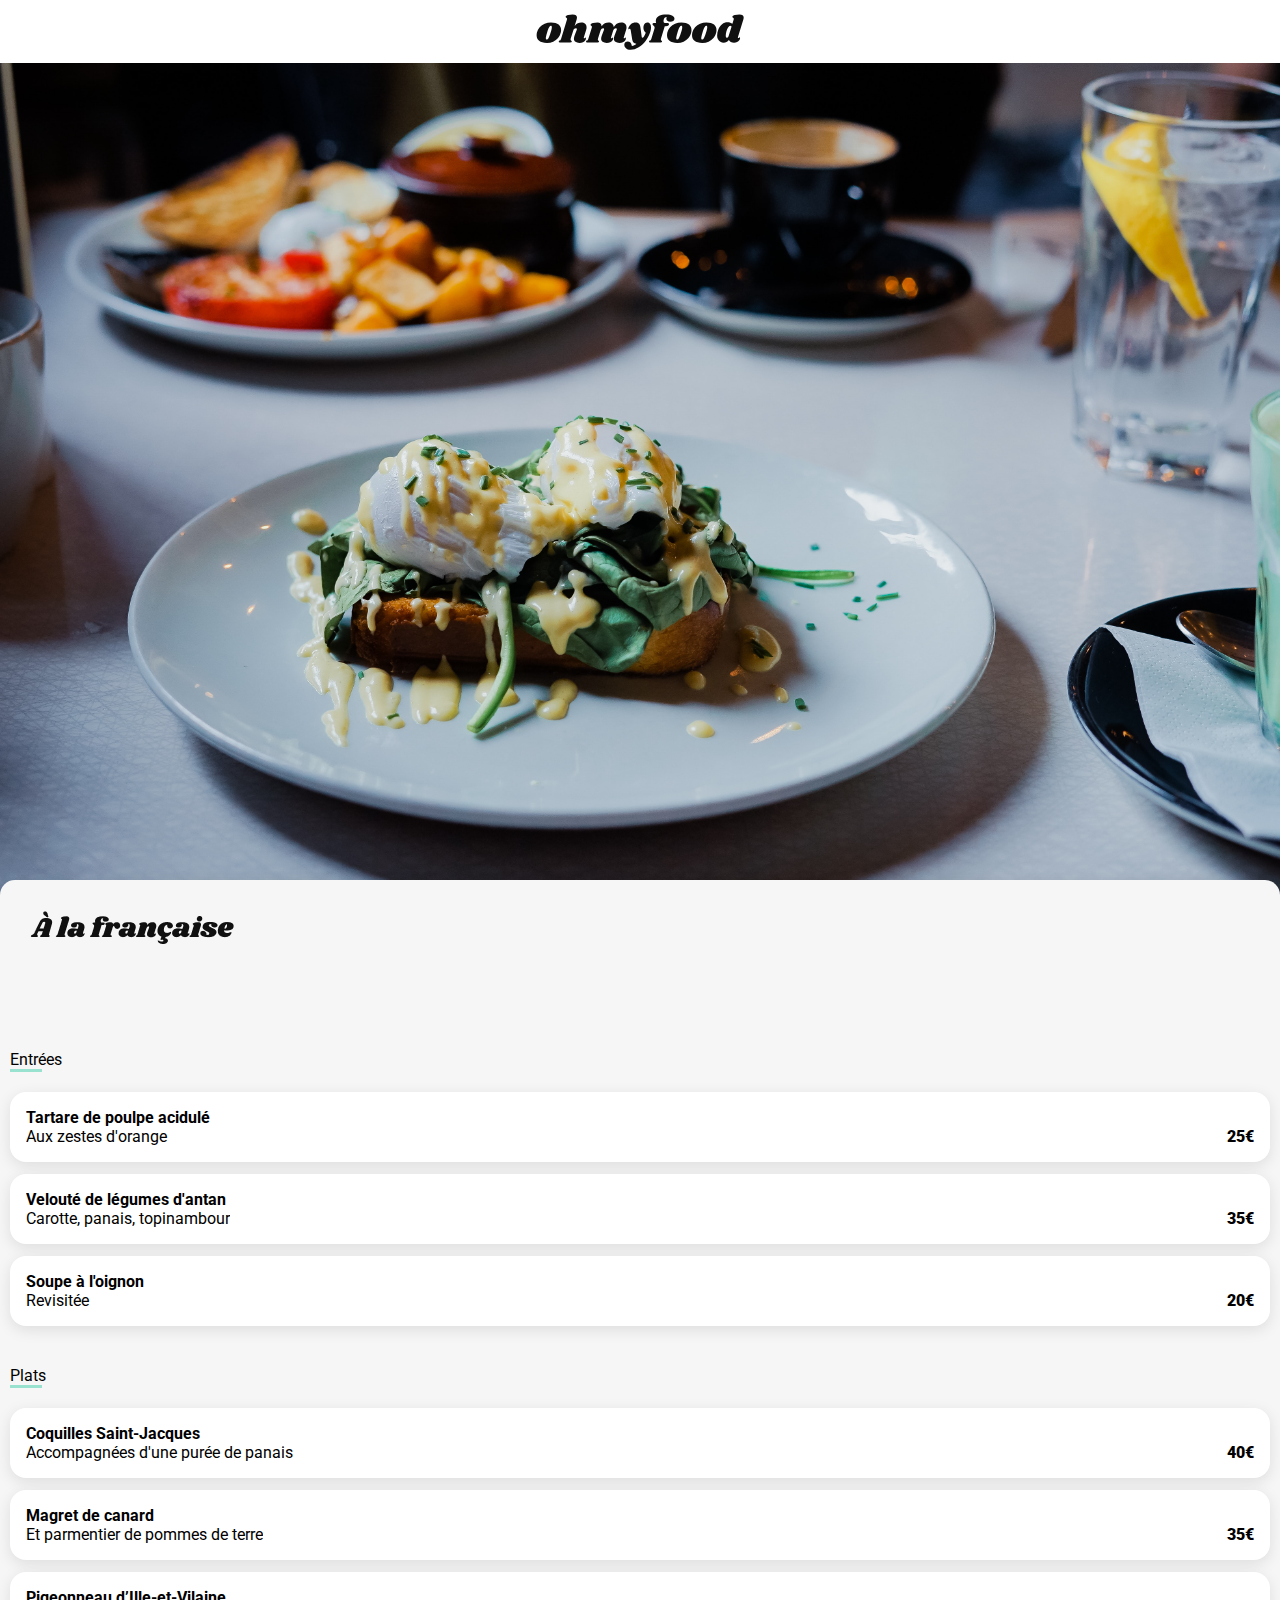
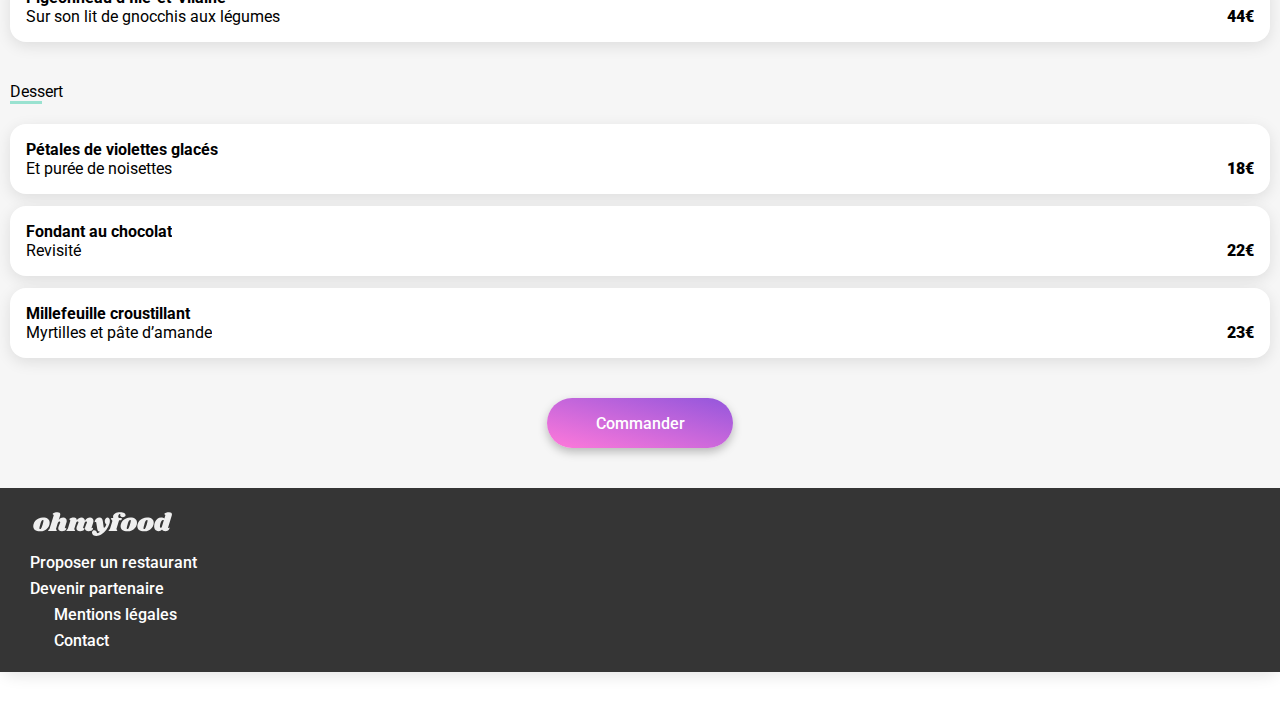
==== commit 82dfa436: "modified" ====
--- a/a-la-française.html
+++ b/a-la-française.html
@@ -164,11 +164,11 @@
             </div>
           </div>
         </section>
+      </div>
+      <section class="button__position">
+        <div class="button">Commander</div>
+      </section>
 
-        <section class="button__position">
-          <div class="button">Commander</div>
-        </section>
-      </div>
       <footer class="footer">
         <div class="footer__logo">
           <img
--- a/SASS/style.css
+++ b/SASS/style.css
@@ -282,7 +282,7 @@
     padding-left: 180px;
     padding-bottom: 30px;
     position: absolute;
-    top: 54%;
+    top: 75%;
     left: 10px;
   }
 }
@@ -432,7 +432,6 @@
     background-color: var(--grey);
     margin-top: -22px;
     padding-left: 22px;
-    width: 100%;
   }
 }
 .footers__logo {
@@ -686,6 +685,7 @@
   display: inline-block; /* Pour que la bordure s'ajuste à la largeur du texte */
   margin-bottom: 8px; /* Ajustez selon vos besoins pour l'espace entre le texte et la ligne */
   margin-top: 40px;
+  width: 2rem;
 }
 
 .footer {
@@ -773,6 +773,7 @@
 * {
   margin: 0;
   padding: 0;
+  box-sizing: border-box;
 }
 
 .logo {
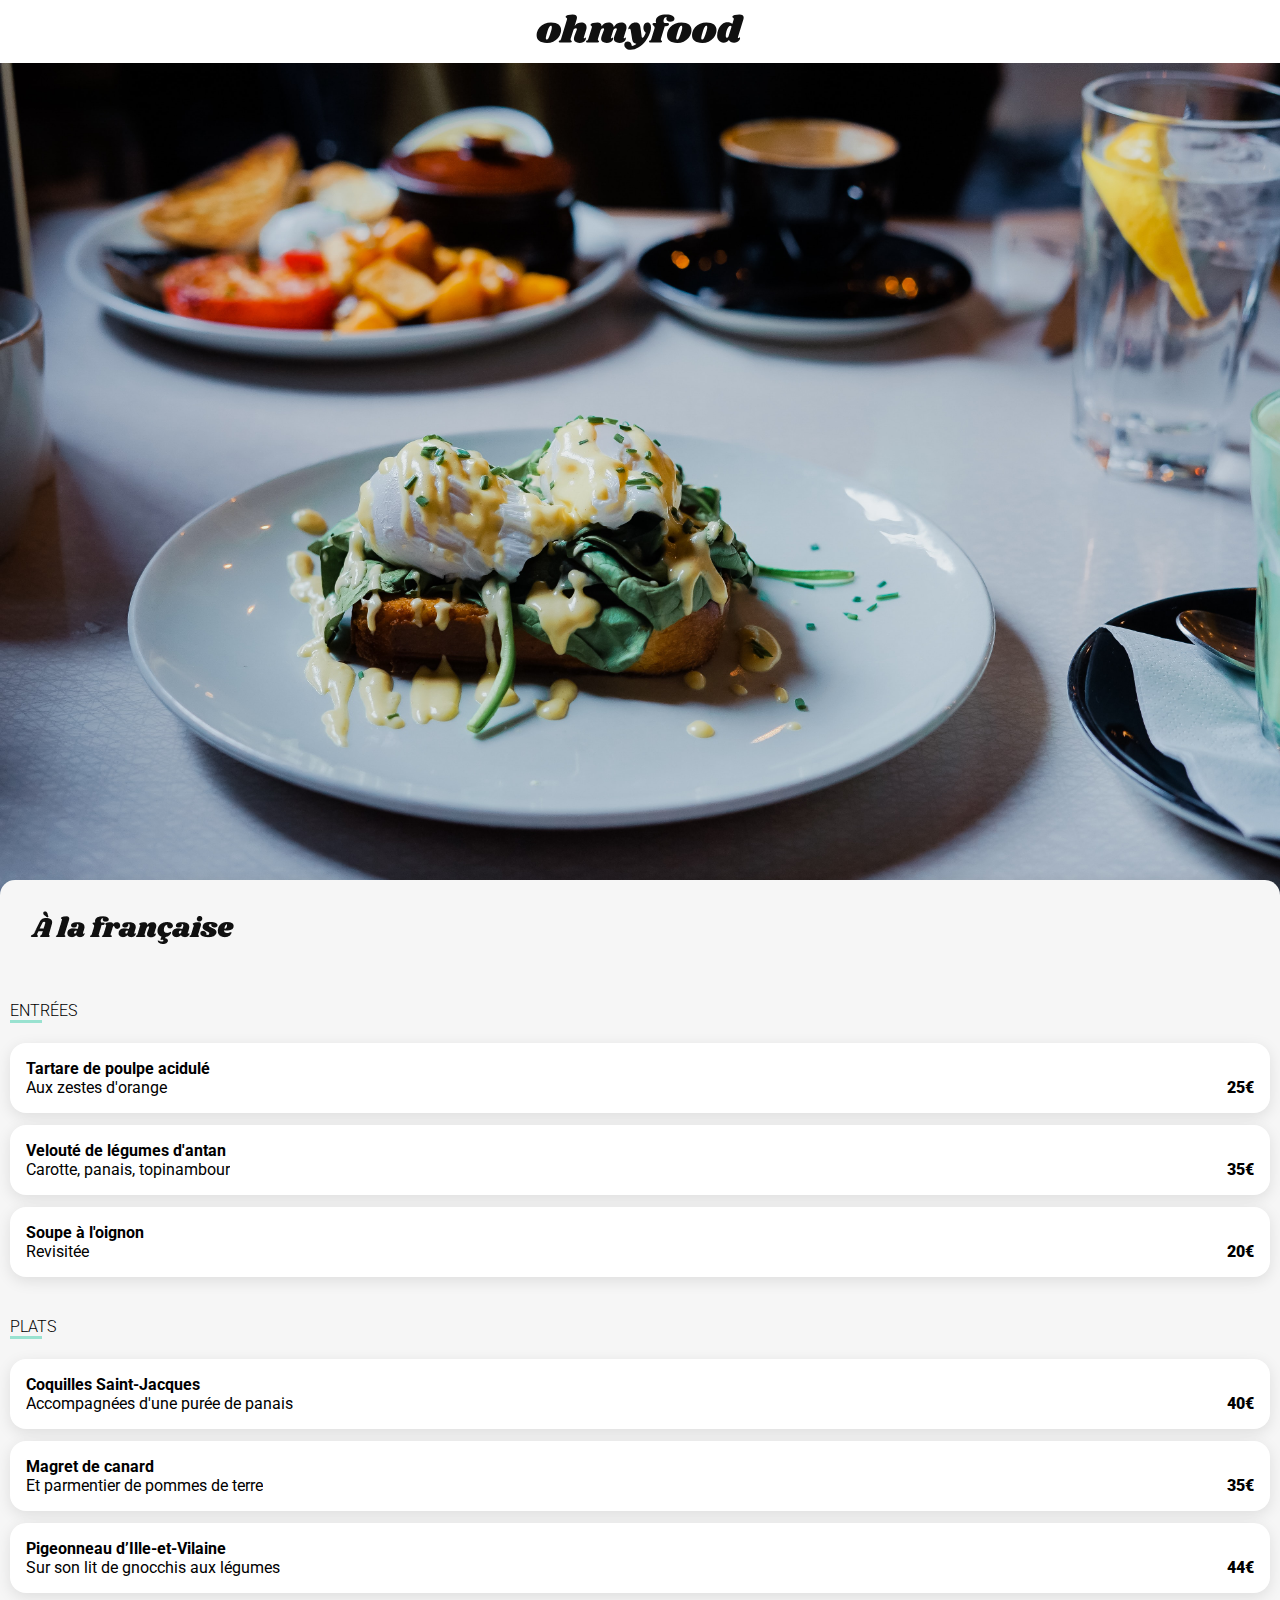
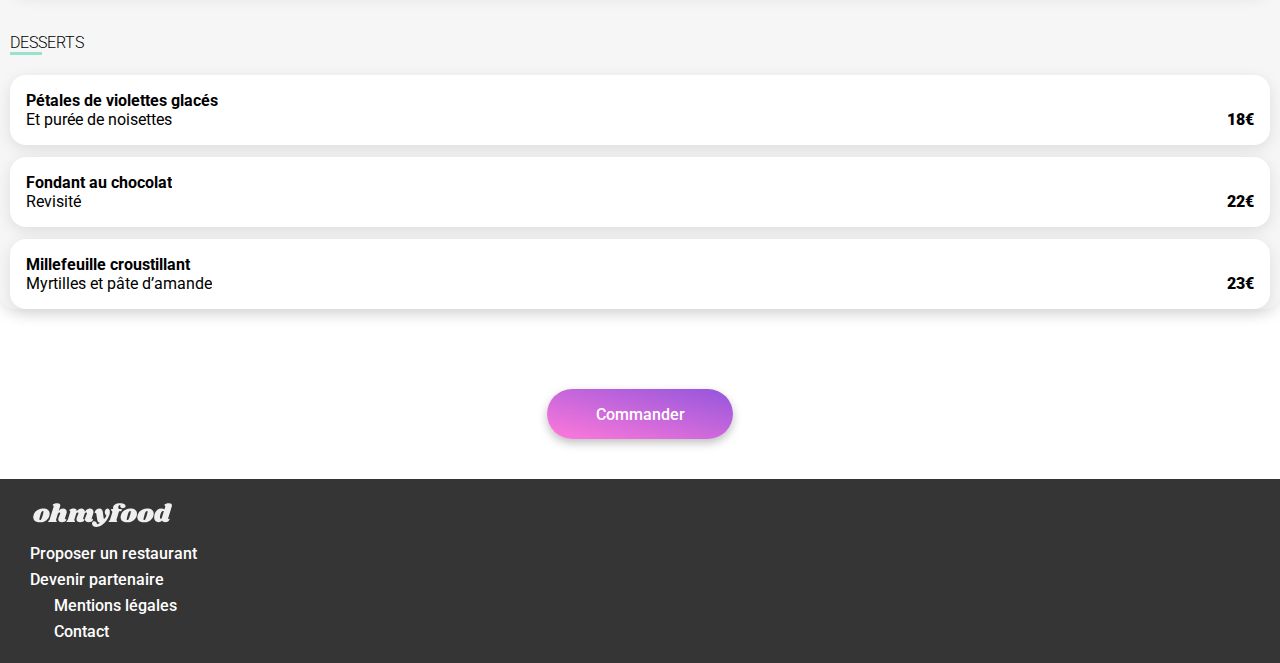
==== commit 9d100661: "modification général" ====
--- a/a-la-française.html
+++ b/a-la-française.html
@@ -22,6 +22,9 @@
   <body id="menu-page">
     <img src="asset/ohmyfood@2x.svg" alt="Logo Oh My Food" class="logo" />
     <div>
+      <a href="index.html" class="arrow-container">
+        <i class="fa-solid fa-arrow-left arrow-icon"></i>
+      </a>
       <img
         src="restaurant/toa-heftiba-DQKerTsQwi0-unsplash.jpg"
         alt="A-la-Française"
@@ -32,17 +35,21 @@
     <div class="container-background">
       <div class="container-menu">
         <section class="menu">
-          <img
-            src="restaurant/À la française.png"
-            alt="A-la-Française"
-            class="image-title"
-          />
-          <div class="heart__icon">
-            <i class="fa-regular fa-heart"></i>
-            <i class="fa-solid fa-heart my-heart-full"></i>
-          </div>
-
-          <p class="green-line">Entrées</p>
+          <div class="title-container">
+            <img
+              src="restaurant/À la française.png"
+              alt="A-la-Française"
+              class="image-title"
+            />
+            <div class="heart-container">
+              <div class="heart__icon">
+                <i class="fa-regular fa-heart"></i>
+                <i class="fa-solid fa-heart my-heart-full"></i>
+              </div>
+            </div>
+          </div>
+
+          <h2 class="green-line">ENTRÉES</h2>
           <div class="menu__card">
             <div class="menu__items">
               <div class="menu__description">
@@ -84,7 +91,7 @@
         </section>
 
         <section class="menu">
-          <p class="green-line">Plats</p>
+          <h2 class="green-line">PLATS</h2>
           <div class="menu__card">
             <div class="menu__items">
               <div class="menu__description">
@@ -125,7 +132,7 @@
           </div>
         </section>
         <section class="menu">
-          <p class="green-line">Dessert</p>
+          <h2 class="green-line">DESSERTS</h2>
           <div class="menu__card">
             <div class="menu__items">
               <div class="menu__description">
@@ -165,35 +172,31 @@
           </div>
         </section>
       </div>
-      <section class="button__position">
-        <div class="button">Commander</div>
-      </section>
-
-      <footer class="footer">
-        <div class="footer__logo">
-          <img
-            src="asset/ohmyfood@2x.svg"
-            alt="Logo"
-            class="footer__logo-img"
-          />
-        </div>
-        <div class="footer__links">
-          <span class="icon-link">
-            <i class="fa-solid fa-utensils i-utensils"></i>
-            <a href="#" class="footer__icon">Proposer un restaurant</a>
+    </div>
+    <section class="button__position">
+      <div class="button">Commander</div>
+    </section>
+
+    <footer class="footer">
+      <div class="footer__logo">
+        <img src="asset/ohmyfood@2x.svg" alt="Logo" class="footer__logo-img" />
+      </div>
+      <div class="footer__links">
+        <span class="icon-link">
+          <i class="fa-solid fa-utensils i-utensils"></i>
+          <a href="#" class="footer__icon">Proposer un restaurant</a>
+        </span>
+
+        <span class="icon-link">
+          <span class="icon-container">
+            <i class="fa-solid fa-handshake-angle i-handshake"></i>
           </span>
-
-          <span class="icon-link">
-            <span class="icon-container">
-              <i class="fa-solid fa-handshake-angle i-handshake"></i>
-            </span>
-            <a href="#" class="footer__icon">Devenir partenaire</a>
-          </span>
-
-          <a href="#" class="footer__link">Mentions légales</a>
-          <a href="#" class="footer__link">Contact</a>
-        </div>
-      </footer>
-    </div>
+          <a href="#" class="footer__icon">Devenir partenaire</a>
+        </span>
+
+        <a href="#" class="footer__link">Mentions légales</a>
+        <a href="#" class="footer__link">Contact</a>
+      </div>
+    </footer>
   </body>
 </html>
--- a/SASS/style.css
+++ b/SASS/style.css
@@ -88,17 +88,6 @@
   justify-content: center;
   font-family: "Roboto", sans-serif;
   font-size: 16px;
-}
-
-.logo {
-  display: flex;
-  gap: 10px;
-  padding: 14px 89px 13px 89px;
-}
-@media (min-width: 1440px) {
-  .logo {
-    padding: 30px 0px 31px 0px;
-  }
 }
 
 .hero {
@@ -200,7 +189,7 @@
 }
 @media (min-width: 1024px) {
   .cur {
-    width: 20%;
+    width: 30%;
     height: 80px;
     background: #F6F6F6;
     box-shadow: 0px 4px 15px rgba(0, 0, 0, 0.15);
@@ -333,18 +322,12 @@
   background-color: #f6f6f6;
 }
 .menus__card {
-  width: 100%;
+  width: 77%;
   height: 100%;
   background-color: white;
   box-shadow: 0px 4px 15px rgba(0, 0, 0, 0.1);
   border-radius: 15px;
   position: relative;
-}
-@media (min-width: 1440px) {
-  .menus__card {
-    width: 490px;
-    height: 100%;
-  }
 }
 .menus__img {
   width: 100%;
@@ -365,7 +348,7 @@
   }
 }
 .menus__text {
-  height: 70px;
+  height: 100px;
 }
 .menus__title {
   padding-left: 13px;
@@ -520,6 +503,17 @@
      object-fit: cover;
 }
 
+.arrow-container {
+  position: absolute;
+  margin-top: 10px;
+  top: 4%;
+  padding-left: 10px;
+}
+
+.arrow-icon {
+  cursor: pointer;
+}
+
 .image-title {
   margin-top: 31px;
   margin-bottom: 42px;
@@ -542,30 +536,18 @@
   }
 }
 
-.heart__icon i {
+.title-container {
+  display: flex;
+  align-items: center;
+  padding-bottom: 5px; /* Ajustez selon vos besoins */
+  margin-bottom: -42px; /* Ajoutez une marge négative pour compenser la marge de l'image */
+}
+
+.heart__icon {
   cursor: pointer;
-  position: absolute;
-  top: 3%;
-  right: 0px;
   font-size: 24px;
-}
-@media (min-width: 1024px) {
-  .heart__icon i {
-    cursor: pointer;
-    position: absolute;
-    top: 3%;
-    right: 55%;
-    font-size: 24px;
-  }
-}
-@media (min-width: 1440px) {
-  .heart__icon i {
-    cursor: pointer;
-    position: absolute;
-    top: 6%;
-    right: 30%;
-    font-size: 24px;
-  }
+  margin-bottom: -43px;
+  margin-left: 20PX;
 }
 
 .my-heart-full {
@@ -686,6 +668,8 @@
   margin-bottom: 8px; /* Ajustez selon vos besoins pour l'espace entre le texte et la ligne */
   margin-top: 40px;
   width: 2rem;
+  font-weight: 300;
+  font-size: 16px;
 }
 
 .footer {
@@ -781,6 +765,13 @@
   width: 100%;
   height: 63px;
   gap: 10px;
+  padding: 14px 89px 13px 89px;
+}
+@media (min-width: 1440px) {
+  .logo {
+    height: 100px;
+    padding: 30px 0px 31px 0px;
+  }
 }
 
 .button {
@@ -816,4 +807,8 @@
 .button:hover::before {
   background: rgba(255, 255, 255, 0.3);
   box-shadow: 0px 4px 20px rgba(0, 0, 0, 0.5);
+}
+
+a:visited {
+  color: #000; /* Couleur du texte pour les liens visités, ajustez selon vos besoins */
 }/*# sourceMappingURL=style.css.map */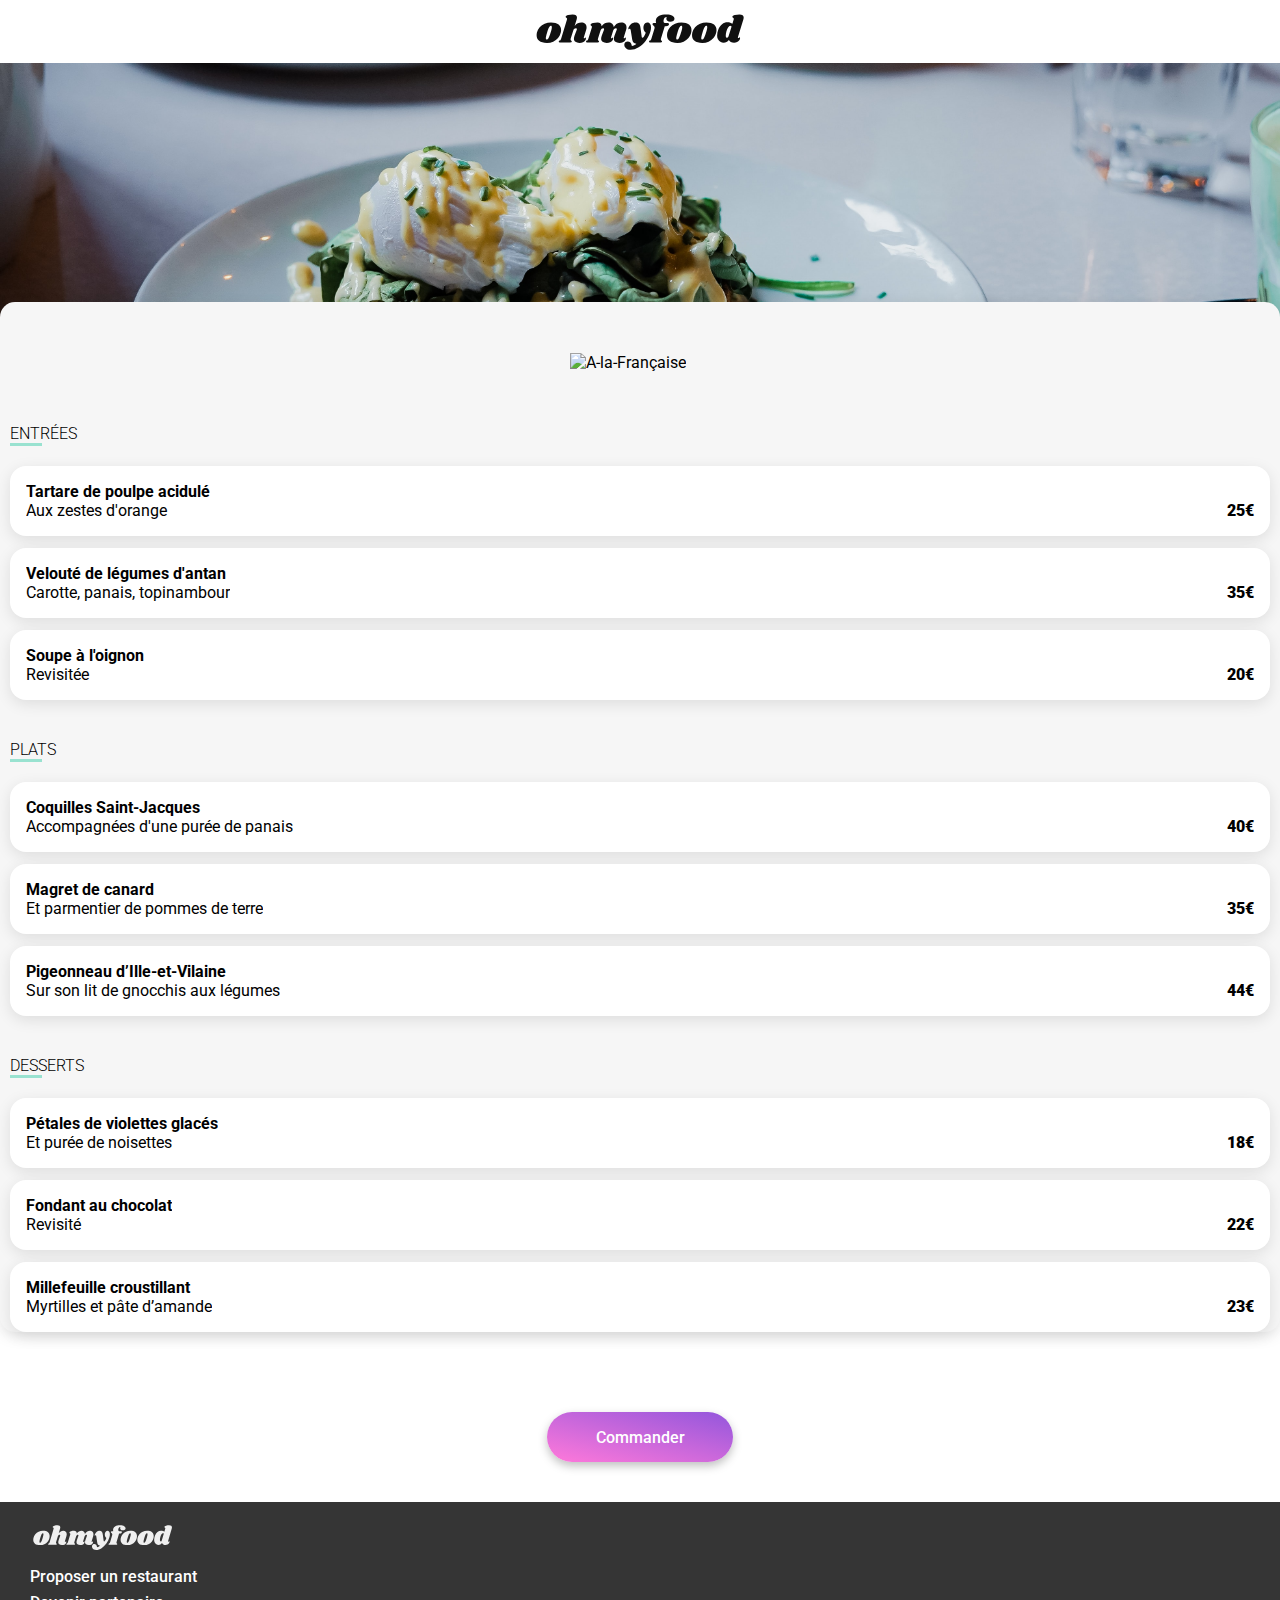
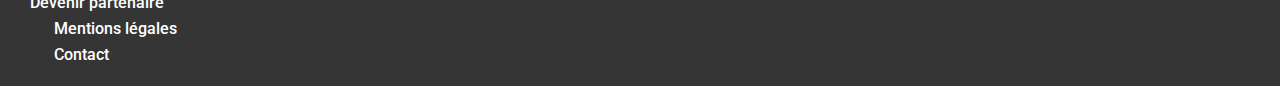
==== commit 3b02f73e: "modification general" ====
--- a/a-la-française.html
+++ b/a-la-française.html
@@ -7,7 +7,7 @@
       href="https://fonts.googleapis.com/css2?family=Roboto:wght@300;400;500;700&display=swap"
       rel="stylesheet"
     />
-
+    <title>a-la-française</title>
     <link rel="stylesheet" href="SASS/style.css" />
     <link rel="stylesheet" href="SASS/menu.scss" />
     <link
@@ -37,7 +37,7 @@
         <section class="menu">
           <div class="title-container">
             <img
-              src="restaurant/À la française.png"
+              src="restaurant/À-la-française.png"
               alt="A-la-Française"
               class="image-title"
             />
--- a/SASS/style.css
+++ b/SASS/style.css
@@ -18,6 +18,7 @@
   background-color: rgba(255, 255, 255, 0.8);
   display: flex;
   justify-content: center;
+  animation-play-state: running;
   align-items: center;
   animation: stop 3s linear;
   opacity: 0; /* Définissez l'opacité par défaut à 0 */
@@ -54,11 +55,6 @@
     transform: scale(1); /* Revenir à la taille d'origine et opacité à 0 */
   }
 }
-.loader-container.stop {
-  opacity: 1;
-  transition: opacity 0.5s linear; /* Transition pour l'état "stop" */
-}
-
 .loader-container.stop {
   opacity: 1;
   transition: opacity 0.5s linear; /* Transition pour l'état "stop" */
@@ -289,11 +285,12 @@
   gap: 28px;
   flex-direction: column;
   background-color: #f6f6f6;
+  justify-content: center;
+  padding: 3px;
   /* Styles pour le cœur rose */
 }
 @media (min-width: 1024px) {
   .menus {
-    align-items: center;
     display: flex;
     gap: 28px;
     flex-direction: column;
@@ -322,7 +319,6 @@
   background-color: #f6f6f6;
 }
 .menus__card {
-  width: 77%;
   height: 100%;
   background-color: white;
   box-shadow: 0px 4px 15px rgba(0, 0, 0, 0.1);
@@ -338,17 +334,19 @@
   border-top-left-radius: 10px;
   border-top-right-radius: 10px;
 }
+@media (min-width: 1024px) and (max-width: 1439px) {
+  .menus__img {
+    height: 150px; /* Ajustez la hauteur pour les tablettes selon vos besoins */
+  }
+}
 @media (min-width: 1440px) {
   .menus__img {
     width: 100%;
-    height: 231px;
-    align-self: stretch;
-    -o-object-fit: cover;
-       object-fit: cover;
   }
 }
 .menus__text {
-  height: 100px;
+  height: 77px;
+  padding-top: 16px;
 }
 .menus__title {
   padding-left: 13px;
@@ -362,8 +360,7 @@
 .menus .heart__icon i {
   position: absolute;
   cursor: pointer;
-  position: absolute;
-  top: 85%;
+  top: 80%;
   right: 50px;
   font-size: 24px;
 }
@@ -381,8 +378,7 @@
   background-image: linear-gradient(#ff79dA, #9356dc);
   transition: opacity 3s ease-in-out;
 }
-
-.new_badge {
+.menus .new_badge {
   position: absolute;
   top: 0;
   right: 0;
@@ -394,99 +390,77 @@
   margin-right: 15px;
   margin-top: 15px;
 }
-
-.footers {
-  display: flex;
-  width: auto;
-  padding: 30px 25px;
-  justify-content: flex-end;
+.menus .footer {
+  display: flex;
+  width: 100%;
+  padding: 22px 25px;
+  align-items: flex-start;
   gap: 16px;
   flex-direction: column;
   background-color: var(--grey);
-  margin-top: 66px;
-}
-@media (min-width: 1440px) {
-  .footers {
+}
+@media (min-width: 1440px) {
+  .menus .footer {
     display: flex;
-    padding: 30px;
+    height: auto;
+    padding: 30px 25px;
+    gap: 16px;
     flex-direction: row-reverse;
-    justify-content: flex-start;
-    gap: 16px;
-    background-color: var(--grey);
-    margin-top: -22px;
-    padding-left: 22px;
-  }
-}
-.footers__logo {
+    justify-content: end;
+  }
+}
+.menus .footer__logo {
   display: flex;
   width: 139px;
   height: 27px;
-  padding-right: 0px;
-  justify-content: center;
-  align-items: center;
-}
-@media (min-width: 1440px) {
-  .footers__logo {
-    margin-left: 16px;
-  }
-}
-.footers__logo-img {
+  justify-content: center;
+  align-items: center;
+}
+.menus .footer__logo-img {
   max-width: 100%;
   height: auto;
-}
-.footers__link {
-  display: flex;
-  flex-direction: column;
-  align-items: flex-start;
-  gap: 7px;
-}
-@media (min-width: 1440px) {
-  .footers__link {
-    padding-right: 20px;
-  }
-}
-.footers__icon {
-  color: var(--white);
-  font-family: Roboto;
-  font-size: 16px;
-  font-style: normal;
-  font-weight: 500;
-  line-height: normal;
-  text-decoration: none;
-  padding-left: 11px;
-}
-@media (min-width: 1440px) {
-  .footers__icon {
-    padding-right: 20px;
-  }
-}
-.footers__links {
-  color: var(--white);
+  filter: invert(100%);
+  margin-left: 16px;
+}
+.menus .footer__links {
   display: flex;
   align-items: flex-start;
   gap: 7px;
   flex-direction: column;
-  text-decoration: none;
-}
-@media (min-width: 1440px) {
-  .footers__links {
+}
+@media (min-width: 1440px) {
+  .menus .footer__links {
     display: flex;
     flex-direction: revert;
     align-items: flex-end;
     gap: 7px;
-    text-decoration: none;
-  }
-}
-.footers__logo-img {
-  filter: invert(100%);
-}
-.footers .i-utensils {
-  color: #ffffff;
+  }
+}
+.menus .footer__icon {
+  color: var(--white);
+  font-family: Roboto;
+  font-size: 16px;
+  font-weight: 500;
+  line-height: normal;
+  text-decoration: none;
+  padding-left: 5px;
+}
+.menus .footer__link {
+  color: var(--white);
+  font-family: Roboto;
+  font-size: 16px;
+  font-weight: 500;
+  line-height: normal;
+  text-decoration: none;
+  padding-left: 29px;
+}
+.menus .i-utensils {
+  color: #FFFFFF;
   width: 11px;
   height: 13px;
 }
-.footers .i-handshake {
-  color: #ffffff;
+.menus .i-handshake {
+  color: #FFFFFF;
   width: 11px;
   height: 13px;
 }
@@ -498,16 +472,26 @@
 
 .image {
   width: 100%;
-  height: auto;
+  height: 275px;
   -o-object-fit: cover;
      object-fit: cover;
 }
+@media (min-width: 1440px) {
+  .image {
+    height: 283px;
+  }
+}
 
 .arrow-container {
   position: absolute;
-  margin-top: 10px;
-  top: 4%;
+  top: 3vh;
   padding-left: 10px;
+}
+@media (min-width: 1440px) {
+  .arrow-container {
+    margin-top: 10px;
+    top: 2rem;
+  }
 }
 
 .arrow-icon {
@@ -515,39 +499,26 @@
 }
 
 .image-title {
-  margin-top: 31px;
-  margin-bottom: 42px;
   width: auto;
 }
+
+.title-container {
+  display: flex;
+  align-items: center;
+  margin-top: 51px;
+  justify-content: center;
+  gap: 24px;
+}
 @media (min-width: 1024px) {
-  .image-title {
-    margin-top: 31px;
-    margin-bottom: 42px;
-    width: auto;
-    padding-left: 20px;
-  }
-}
-@media (min-width: 1440px) {
-  .image-title {
-    padding-left: 35%;
-    margin-top: 51px;
-    height: auto;
-    width: auto;
-  }
-}
-
-.title-container {
-  display: flex;
-  align-items: center;
-  padding-bottom: 5px; /* Ajustez selon vos besoins */
-  margin-bottom: -42px; /* Ajoutez une marge négative pour compenser la marge de l'image */
+  .title-container {
+    width: 100%;
+  }
 }
 
 .heart__icon {
   cursor: pointer;
   font-size: 24px;
-  margin-bottom: -43px;
-  margin-left: 20PX;
+  display: flex;
 }
 
 .my-heart-full {
@@ -557,6 +528,7 @@
   background-image: linear-gradient(#ff79dA, #9356dc);
   -webkit-background-clip: text;
   background-clip: text;
+  position: absolute;
 }
 
 .my-heart-full:hover {
@@ -564,6 +536,7 @@
   background-position: 0% 100%;
   background-image: linear-gradient(#ff79dA, #9356dc);
   transition: opacity 3s ease-in-out;
+  position: absolute;
 }
 
 .container-background {
@@ -592,7 +565,8 @@
     display: inherit;
     padding: 15px;
     width: 44%;
-    margin-left: 25%;
+    margin-left: auto;
+    margin-right: auto;
   }
 }
 
@@ -758,6 +732,12 @@
   margin: 0;
   padding: 0;
   box-sizing: border-box;
+}
+
+:root {
+  --grey: #353535;
+  --white: #fff;
+  --gris: #f6f6f6;
 }
 
 .logo {
